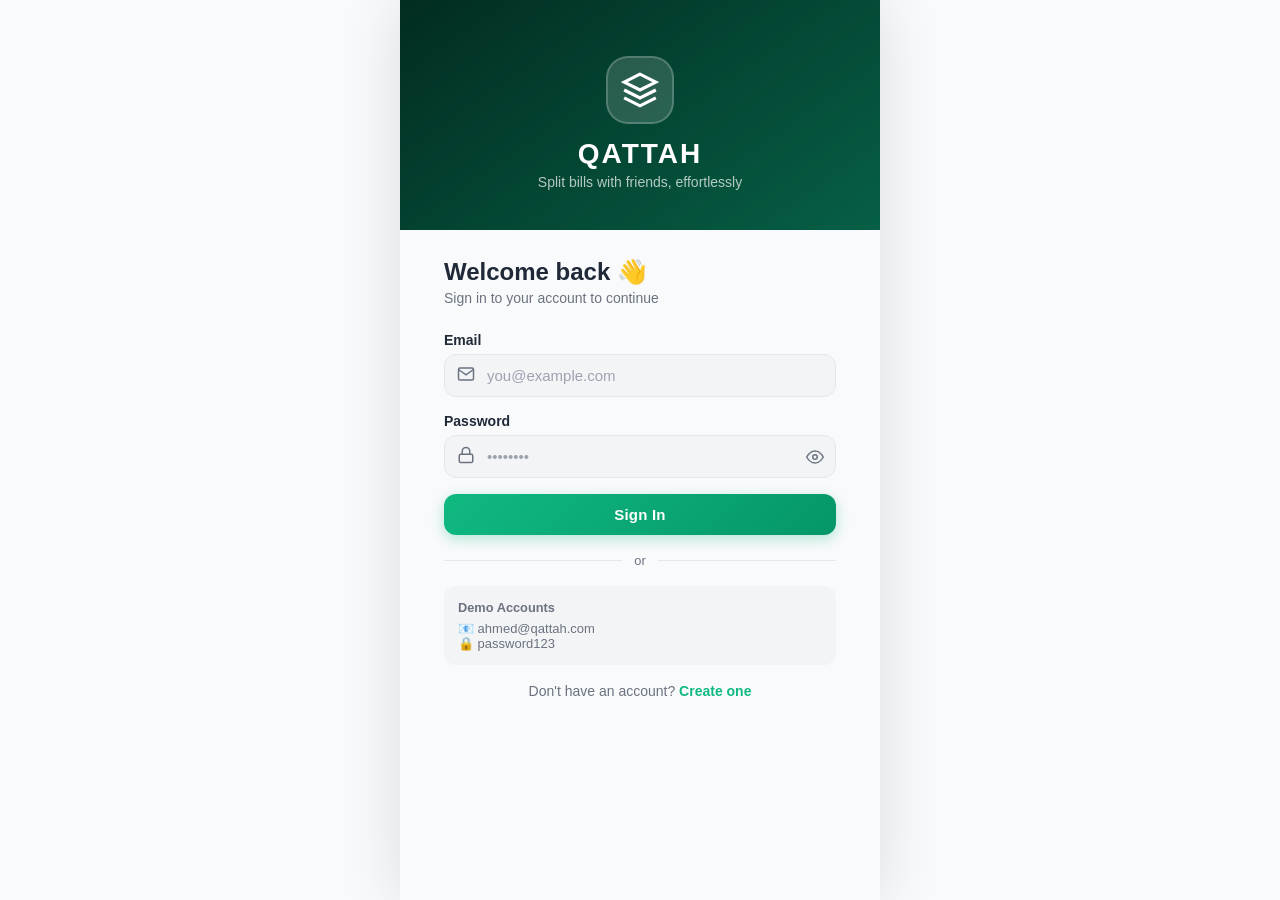
==== login.html @ df5b2666 "first commit" ====
<!DOCTYPE html>
<html lang="en">
<head>
  <meta charset="UTF-8">
  <meta name="viewport" content="width=device-width,initial-scale=1,viewport-fit=cover">
  <meta name="theme-color" content="#10B981">
  <title>Login — QATTAH</title>
  <link rel="stylesheet" href="assets/css/style.css">
  <style>
    body { display:flex; justify-content:center; }
    .auth-page { width:100%; max-width:480px; }
  </style>
</head>
<body>
  <div class="auth-page" id="auth-page">

    <!-- Top brand section -->
    <div class="auth-top">
      <div class="auth-logo-wrap">
        <svg viewBox="0 0 24 24" fill="none" stroke="white" stroke-width="2">
          <path d="M12 2L2 7l10 5 10-5-10-5z"/>
          <path d="M2 17l10 5 10-5"/>
          <path d="M2 12l10 5 10-5"/>
        </svg>
      </div>
      <div class="auth-app-name">QATTAH</div>
      <div class="auth-app-tag">Split bills with friends, effortlessly</div>
    </div>

    <!-- Form -->
    <div class="auth-form-wrap">
      <h2 class="auth-form-title">Welcome back 👋</h2>
      <p class="auth-form-sub">Sign in to your account to continue</p>

      <form id="login-form" novalidate>
        <div class="form-group">
          <label class="form-label" for="email">Email</label>
          <div class="input-wrap">
            <div class="input-icon">
              <svg viewBox="0 0 24 24" fill="none" stroke="currentColor" stroke-width="2">
                <path d="M4 4h16c1.1 0 2 .9 2 2v12c0 1.1-.9 2-2 2H4c-1.1 0-2-.9-2-2V6c0-1.1.9-2 2-2z"/>
                <polyline points="22,6 12,13 2,6"/>
              </svg>
            </div>
            <input class="form-control" id="email" type="email" name="email"
              autocomplete="email" placeholder="you@example.com" required>
          </div>
          <div class="form-error hidden" id="email-error"></div>
        </div>

        <div class="form-group">
          <label class="form-label" for="password">Password</label>
          <div class="input-wrap">
            <div class="input-icon">
              <svg viewBox="0 0 24 24" fill="none" stroke="currentColor" stroke-width="2">
                <rect x="3" y="11" width="18" height="11" rx="2"/>
                <path d="M7 11V7a5 5 0 0 1 10 0v4"/>
              </svg>
            </div>
            <input class="form-control" id="password" type="password" name="password"
              autocomplete="current-password" placeholder="••••••••" required>
            <button type="button" class="input-eye" id="toggle-pw">
              <svg id="eye-icon" viewBox="0 0 24 24" fill="none" stroke="currentColor" stroke-width="2">
                <path d="M1 12s4-8 11-8 11 8 11 8-4 8-11 8-11-8-11-8z"/>
                <circle cx="12" cy="12" r="3"/>
              </svg>
            </button>
          </div>
          <div class="form-error hidden" id="pw-error"></div>
        </div>

        <div class="form-error hidden" id="form-error" style="margin-bottom:12px"></div>

        <button type="submit" class="btn btn-primary btn-block" id="submit-btn">
          <span class="btn-text">Sign In</span>
        </button>
      </form>

      <div class="auth-divider">or</div>

      <!-- Demo credentials hint -->
      <div style="background:var(--bg-input);border-radius:var(--radius);padding:14px;margin-bottom:16px">
        <div style="font-size:.8rem;font-weight:700;color:var(--text-muted);margin-bottom:6px">Demo Accounts</div>
        <div style="font-size:.8125rem;color:var(--text-muted)">
          <div>📧 ahmed@qattah.com</div>
          <div>🔒 password123</div>
        </div>
      </div>

      <p class="auth-switch">
        Don't have an account? <a href="register.html">Create one</a>
      </p>
    </div>

  </div>

  <div id="toast-area" class="toast-area"></div>

  <script>
    // Apply saved theme
    const theme = localStorage.getItem('theme') || 'light';
    document.documentElement.setAttribute('data-theme', theme);

    // Toggle password visibility
    document.getElementById('toggle-pw').addEventListener('click', function() {
      const pw = document.getElementById('password');
      const icon = document.getElementById('eye-icon');
      if (pw.type === 'password') {
        pw.type = 'text';
        icon.innerHTML = '<path d="M17.94 17.94A10.07 10.07 0 0 1 12 20c-7 0-11-8-11-8a18.45 18.45 0 0 1 5.06-5.94M9.9 4.24A9.12 9.12 0 0 1 12 4c7 0 11 8 11 8a18.5 18.5 0 0 1-2.16 3.19m-6.72-1.07a3 3 0 1 1-4.24-4.24"/><line x1="1" y1="1" x2="23" y2="23"/>';
      } else {
        pw.type = 'password';
        icon.innerHTML = '<path d="M1 12s4-8 11-8 11 8 11 8-4 8-11 8-11-8-11-8z"/><circle cx="12" cy="12" r="3"/>';
      }
    });

    // Returns a safe same-origin redirect target from ?redirect=, or null.
    function safeRedirect() {
      const raw = new URLSearchParams(location.search).get('redirect');
      if (!raw) return null;
      try {
        const url = new URL(raw, location.href);
        return url.origin === location.origin ? url.href : null;
      } catch (_) { return null; }
    }

    // Toast helper
    function showToast(msg, type='error') {
      const area = document.getElementById('toast-area');
      const el   = document.createElement('div');
      el.className = `toast ${type}`;
      el.textContent = msg;
      area.appendChild(el);
      setTimeout(() => { el.classList.add('hiding'); setTimeout(()=>el.remove(),350); }, 3500);
    }

    // Form submit
    document.getElementById('login-form').addEventListener('submit', async function(e) {
      e.preventDefault();
      const btn   = document.getElementById('submit-btn');
      const email = document.getElementById('email').value.trim();
      const pw    = document.getElementById('password').value;

      if (!email) { showToast('Email is required'); return; }
      if (!pw)    { showToast('Password is required'); return; }

      btn.classList.add('loading');
      btn.disabled = true;

      try {
        const res  = await fetch('api/auth/login.php', {
          method:'POST',
          credentials:'include',
          headers:{'Content-Type':'application/json'},
          body: JSON.stringify({ email, password: pw })
        });
        const data = await res.json();
        if (!data.success) { showToast(data.message || 'Login failed'); return; }
        window.location.href = safeRedirect() || 'index.html';
      } catch(_) {
        showToast('Network error — is the server running?');
      } finally {
        btn.classList.remove('loading');
        btn.disabled = false;
      }
    });
  </script>
</body>
</html>
---- assets/css/style.css ----
/* ============================================================
   QATTAH — Main Stylesheet · v1.0
   Mobile-first · Dark/Light · RTL-ready
   ============================================================ */

/* ── CSS Custom Properties ─────────────────────────────────── */
:root {
  --primary:        #10B981;
  --primary-dark:   #059669;
  --primary-light:  #D1FAE5;
  --secondary:      #1F2937;
  --accent:         #F59E0B;
  --accent-dark:    #D97706;

  --success:  #10B981;
  --warning:  #F59E0B;
  --danger:   #EF4444;
  --info:     #3B82F6;

  --white:      #FFFFFF;
  --gray-50:    #F9FAFB;
  --gray-100:   #F3F4F6;
  --gray-200:   #E5E7EB;
  --gray-300:   #D1D5DB;
  --gray-400:   #9CA3AF;
  --gray-500:   #6B7280;
  --gray-600:   #4B5563;
  --gray-700:   #374151;
  --gray-800:   #1F2937;
  --gray-900:   #111827;

  --bg:         #F9FAFB;
  --bg-card:    #FFFFFF;
  --bg-input:   #F3F4F6;
  --text:       #1F2937;
  --text-muted: #6B7280;
  --text-light: #9CA3AF;
  --border:     #E5E7EB;
  --divider:    #F3F4F6;
  --shadow:     rgba(0,0,0,.07);
  --shadow-md:  rgba(0,0,0,.12);
  --shadow-lg:  rgba(0,0,0,.18);

  --nav-bg:        #FFFFFF;
  --nav-height:    64px;
  --header-height: 60px;

  --radius-sm:  6px;
  --radius:     12px;
  --radius-lg:  18px;
  --radius-xl:  26px;
  --radius-full:9999px;

  --ease:       0.2s ease;
  --ease-slow:  0.35s cubic-bezier(.4,0,.2,1);
}

/* ── Dark theme ─────────────────────────────────────────────── */
[data-theme="dark"] {
  --bg:         #0F172A;
  --bg-card:    #1E293B;
  --bg-input:   #334155;
  --text:       #F1F5F9;
  --text-muted: #94A3B8;
  --text-light: #64748B;
  --border:     #334155;
  --divider:    #1E293B;
  --shadow:     rgba(0,0,0,.35);
  --shadow-md:  rgba(0,0,0,.45);
  --shadow-lg:  rgba(0,0,0,.55);
  --nav-bg:     #1E293B;
  --primary-light: rgba(16,185,129,.15);
}

/* ── Reset ──────────────────────────────────────────────────── */
*,*::before,*::after{box-sizing:border-box;margin:0;padding:0}
html{font-size:16px;-webkit-tap-highlight-color:transparent;scroll-behavior:smooth}
body{
  font-family:-apple-system,BlinkMacSystemFont,'Segoe UI',Roboto,'Helvetica Neue',Arial,sans-serif;
  background:var(--bg);color:var(--text);min-height:100vh;overflow-x:hidden;
  transition:background var(--ease-slow),color var(--ease-slow);
}
[lang="ar"],[dir="rtl"],.rtl{
  font-family:'Segoe UI','Arabic Typesetting',Tahoma,Arial,sans-serif;
  direction:rtl;text-align:right;
}
::-webkit-scrollbar{width:4px;height:4px}
::-webkit-scrollbar-thumb{background:var(--gray-300);border-radius:2px}
a{color:var(--primary);text-decoration:none}
img{max-width:100%;display:block}
button,input,select,textarea{font-family:inherit}

/* ── App shell ──────────────────────────────────────────────── */
#app{
  max-width:480px;margin:0 auto;min-height:100vh;
  position:relative;background:var(--bg);
}
.page-content{
  padding-bottom:calc(var(--nav-height) + 20px);
  min-height:calc(100vh - var(--header-height));
}

/* ── Header ─────────────────────────────────────────────────── */
.app-header{
  position:sticky;top:0;z-index:100;
  background:var(--bg-card);border-bottom:1px solid var(--border);
  height:var(--header-height);
  display:flex;align-items:center;justify-content:space-between;
  padding:0 14px;
  box-shadow:0 1px 4px var(--shadow);
  transition:background var(--ease-slow),border-color var(--ease-slow);
}
.header-logo{
  display:flex;align-items:center;gap:8px;
  font-size:1.375rem;font-weight:900;color:var(--primary);letter-spacing:1px;
  cursor:pointer;
}
.header-logo-icon{
  width:34px;height:34px;background:linear-gradient(135deg,var(--primary),var(--primary-dark));
  border-radius:10px;display:flex;align-items:center;justify-content:center;
}
.header-logo-icon svg{width:20px;height:20px;color:#fff}
.header-actions{display:flex;align-items:center;gap:2px}

.icon-btn{
  width:40px;height:40px;border-radius:var(--radius-full);
  border:none;background:transparent;cursor:pointer;
  display:flex;align-items:center;justify-content:center;
  color:var(--text);position:relative;
  transition:background var(--ease);
}
.icon-btn:hover{background:var(--bg-input)}
.icon-btn:active{background:var(--border)}
.icon-btn svg{width:22px;height:22px}

.badge{
  position:absolute;top:4px;right:4px;
  min-width:18px;height:18px;
  background:var(--danger);color:#fff;
  border-radius:var(--radius-full);
  font-size:.65rem;font-weight:700;
  display:flex;align-items:center;justify-content:center;
  padding:0 4px;border:2px solid var(--bg-card);
}
.badge[data-count="0"],.badge.hidden{display:none!important}

/* ── Page title bar ─────────────────────────────────────────── */
.page-title-bar{
  padding:18px 16px 10px;
  display:flex;align-items:center;justify-content:space-between;
}
.page-title-bar h2{font-size:1.375rem;font-weight:800}
.page-title-bar p{font-size:.8125rem;color:var(--text-muted);margin-top:2px}

/* ── Bottom Navigation ──────────────────────────────────────── */
.bottom-nav{
  position:fixed;bottom:0;left:50%;transform:translateX(-50%);
  width:100%;max-width:480px;
  height:var(--nav-height);
  background:var(--nav-bg);border-top:1px solid var(--border);
  display:flex;align-items:center;justify-content:space-around;
  z-index:100;box-shadow:0 -2px 16px var(--shadow);
  padding:0 8px;padding-bottom:env(safe-area-inset-bottom);
  transition:background var(--ease-slow);
}
@supports(padding:max(0px)){
  .bottom-nav{height:calc(var(--nav-height) + env(safe-area-inset-bottom,0px));padding-bottom:env(safe-area-inset-bottom,0px)}
  .page-content{padding-bottom:calc(var(--nav-height) + env(safe-area-inset-bottom,0px) + 20px)}
}

.nav-item{
  flex:1;display:flex;flex-direction:column;align-items:center;justify-content:center;
  gap:3px;height:100%;border:none;background:transparent;cursor:pointer;
  color:var(--text-light);font-size:.6rem;font-weight:600;
  text-transform:uppercase;letter-spacing:.5px;
  transition:color var(--ease);position:relative;padding:0;
}
.nav-item svg{width:22px;height:22px;transition:transform var(--ease)}
.nav-item.active{color:var(--primary)}
.nav-item.active svg{transform:scale(1.1)}
.nav-item:active svg{transform:scale(.9)}
.nav-item.active::after{
  content:'';position:absolute;top:5px;width:4px;height:4px;
  background:var(--primary);border-radius:50%;
}

/* FAB in nav */
.nav-fab-wrap{flex:1;display:flex;align-items:center;justify-content:center;height:100%}
.nav-fab-btn{
  width:54px;height:54px;
  background:linear-gradient(135deg,var(--primary),var(--primary-dark));
  border-radius:var(--radius-full);border:none;cursor:pointer;
  display:flex;align-items:center;justify-content:center;
  box-shadow:0 4px 16px rgba(16,185,129,.45);
  transition:transform var(--ease),box-shadow var(--ease);
}
.nav-fab-btn:hover{box-shadow:0 6px 22px rgba(16,185,129,.55)}
.nav-fab-btn:active{transform:scale(.9)}
.nav-fab-btn svg{width:26px;height:26px;color:#fff}

/* ── Cards ───────────────────────────────────────────────────── */
.card{
  background:var(--bg-card);border-radius:var(--radius);
  box-shadow:0 2px 8px var(--shadow);overflow:hidden;
}
.card-p{padding:16px}
.card-interactive{
  transition:transform var(--ease),box-shadow var(--ease);cursor:pointer;
}
.card-interactive:active{transform:scale(.98);box-shadow:0 1px 4px var(--shadow)}

/* ── Section header ─────────────────────────────────────────── */
.section-header{
  display:flex;align-items:center;justify-content:space-between;
  padding:16px 16px 8px;
}
.section-title{font-size:1rem;font-weight:700;color:var(--text)}
.section-link{
  font-size:.8125rem;color:var(--primary);font-weight:600;
  background:none;border:none;cursor:pointer;padding:0;
}

/* ── Dashboard: hero balance card ──────────────────────────── */
.hero-card{
  margin:14px 16px;padding:22px;
  background:linear-gradient(135deg,#064E3B,var(--primary),#047857);
  border-radius:var(--radius-lg);color:#fff;
  position:relative;overflow:hidden;
}
.hero-card::before,.hero-card::after{
  content:'';position:absolute;border-radius:50%;pointer-events:none;
}
.hero-card::before{width:130px;height:130px;background:rgba(255,255,255,.08);top:-30px;right:-30px}
.hero-card::after {width: 80px;height: 80px;background:rgba(255,255,255,.05);bottom:-20px;left:30px}
.hero-label{font-size:.75rem;letter-spacing:.8px;text-transform:uppercase;opacity:.8;margin-bottom:4px}
.hero-amount{font-size:2.25rem;font-weight:900;letter-spacing:-1px;margin-bottom:4px}
.hero-sub{font-size:.8rem;opacity:.7}
.hero-row{display:flex;gap:16px;margin-top:18px}
.hero-stat{flex:1;background:rgba(255,255,255,.12);border-radius:10px;padding:10px 12px}
.hero-stat-label{font-size:.7rem;opacity:.75;letter-spacing:.4px;text-transform:uppercase}
.hero-stat-val{font-size:1.125rem;font-weight:800;margin-top:2px}

/* ── Balance chips ──────────────────────────────────────────── */
.balance-row{display:grid;grid-template-columns:1fr 1fr;gap:10px;padding:0 16px 14px}
.balance-chip{
  padding:14px;border-radius:var(--radius);
}
.balance-chip.green{background:linear-gradient(135deg,#D1FAE5,#A7F3D0)}
.balance-chip.amber{background:linear-gradient(135deg,#FEF3C7,#FDE68A)}
[data-theme="dark"] .balance-chip.green{background:linear-gradient(135deg,rgba(16,185,129,.2),rgba(16,185,129,.1))}
[data-theme="dark"] .balance-chip.amber{background:linear-gradient(135deg,rgba(245,158,11,.2),rgba(245,158,11,.1))}
.balance-chip-label{font-size:.7rem;font-weight:600;color:var(--text-muted);text-transform:uppercase;letter-spacing:.5px;margin-bottom:6px}
.balance-chip-amount{font-size:1.4rem;font-weight:900;letter-spacing:-.5px}
.balance-chip.green .balance-chip-amount{color:#059669}
.balance-chip.amber .balance-chip-amount{color:#D97706}

/* ── Quick stats ─────────────────────────────────────────────── */
.quick-stats{display:grid;grid-template-columns:repeat(3,1fr);gap:10px;padding:0 16px 14px}
.stat-card{
  background:var(--bg-card);border-radius:var(--radius);padding:14px 10px;
  text-align:center;box-shadow:0 1px 4px var(--shadow);
}
.stat-val{font-size:1.375rem;font-weight:900;color:var(--text)}
.stat-lbl{font-size:.65rem;color:var(--text-muted);margin-top:3px;text-transform:uppercase;letter-spacing:.4px}

/* ── Bill list items ─────────────────────────────────────────── */
.bills-list{display:flex;flex-direction:column;gap:8px;padding:0 16px 10px}
.bill-item{
  background:var(--bg-card);border-radius:var(--radius);
  padding:13px 14px;display:flex;align-items:center;gap:12px;
  box-shadow:0 1px 4px var(--shadow);cursor:pointer;
  transition:transform var(--ease),box-shadow var(--ease);
}
.bill-item:active{transform:scale(.98)}
.bill-cat-icon{
  width:44px;height:44px;border-radius:var(--radius);
  display:flex;align-items:center;justify-content:center;
  font-size:1.25rem;flex-shrink:0;
}
.bill-info{flex:1;min-width:0}
.bill-title{font-size:.9375rem;font-weight:700;white-space:nowrap;overflow:hidden;text-overflow:ellipsis}
.bill-meta{font-size:.775rem;color:var(--text-muted);margin-top:2px}
.bill-right{text-align:right;flex-shrink:0}
.bill-amount{font-size:1rem;font-weight:800}
.bill-you{font-size:.75rem;margin-top:2px;font-weight:600}
.bill-you.owe    {color:var(--danger)}
.bill-you.lent   {color:var(--success)}
.bill-you.settled{color:var(--text-light)}

/* ── People balances row ────────────────────────────────────── */
.people-list{display:flex;flex-direction:column;gap:0;padding:0 16px}
.person-row{
  display:flex;align-items:center;gap:12px;
  padding:12px 0;border-bottom:1px solid var(--divider);
}
.person-row:last-child{border-bottom:none}
.person-avatar{
  width:40px;height:40px;border-radius:50%;flex-shrink:0;
  background:linear-gradient(135deg,var(--primary),var(--primary-dark));
  color:#fff;font-weight:700;font-size:.875rem;
  display:flex;align-items:center;justify-content:center;overflow:hidden;
}
.person-avatar img{width:100%;height:100%;object-fit:cover}
.person-name{font-size:.9375rem;font-weight:600;flex:1}
.person-amount{font-size:.9375rem;font-weight:800}
.person-amount.owe {color:var(--danger)}
.person-amount.lent{color:var(--success)}
.settle-btn{
  padding:6px 12px;background:var(--primary-light);color:var(--primary-dark);
  border:none;border-radius:var(--radius-full);font-size:.75rem;font-weight:700;
  cursor:pointer;transition:background var(--ease);
}
.settle-btn:hover{background:var(--primary);color:#fff}

/* ── Groups grid ─────────────────────────────────────────────── */
.groups-grid{display:grid;grid-template-columns:1fr 1fr;gap:12px;padding:0 16px 14px}
.group-card{
  background:var(--bg-card);border-radius:var(--radius);padding:16px;
  box-shadow:0 1px 4px var(--shadow);cursor:pointer;
  transition:transform var(--ease),box-shadow var(--ease);
}
.group-card:active{transform:scale(.97)}
.group-emoji{font-size:2rem;margin-bottom:8px;display:block}
.group-name{font-size:.9375rem;font-weight:700;color:var(--text);margin-bottom:4px;
  white-space:nowrap;overflow:hidden;text-overflow:ellipsis}
.group-meta{font-size:.75rem;color:var(--text-muted)}
.group-balance{margin-top:10px;font-size:.875rem;font-weight:700}
.group-balance.positive{color:var(--success)}
.group-balance.negative{color:var(--danger)}
.group-balance.neutral {color:var(--text-muted)}
.group-card-add{
  background:transparent;border:2px dashed var(--border);
  display:flex;flex-direction:column;align-items:center;justify-content:center;
  gap:6px;color:var(--primary);min-height:120px;
}
.group-card-add svg{width:28px;height:28px}
.group-card-add span{font-size:.875rem;font-weight:600}

/* ── Profile hero ────────────────────────────────────────────── */
.profile-hero{
  background:linear-gradient(135deg,#064E3B,var(--primary));
  padding:36px 20px 28px;display:flex;flex-direction:column;align-items:center;gap:10px;
}
.profile-avatar-wrap{position:relative}
.profile-avatar{
  width:82px;height:82px;border-radius:50%;
  border:3px solid rgba(255,255,255,.4);
  background:rgba(255,255,255,.2);color:#fff;
  font-size:1.75rem;font-weight:800;
  display:flex;align-items:center;justify-content:center;overflow:hidden;
}
.profile-avatar img{width:100%;height:100%;object-fit:cover}
.avatar-edit-btn{
  position:absolute;bottom:0;right:0;
  width:26px;height:26px;background:var(--accent);border-radius:50%;border:2px solid #fff;
  display:flex;align-items:center;justify-content:center;cursor:pointer;
}
.avatar-edit-btn svg{width:12px;height:12px;color:#fff}
.profile-name{font-size:1.25rem;font-weight:800;color:#fff}
.profile-email{font-size:.875rem;color:rgba(255,255,255,.75)}

.settings-list{padding:0 16px}
.settings-section-lbl{
  font-size:.7rem;font-weight:700;color:var(--text-muted);
  text-transform:uppercase;letter-spacing:.9px;padding:20px 0 8px;
}
.settings-item{
  display:flex;align-items:center;justify-content:space-between;
  padding:13px 0;border-bottom:1px solid var(--divider);cursor:pointer;
}
.settings-item:last-child{border-bottom:none}
.settings-item-left{display:flex;align-items:center;gap:12px}
.settings-icon{
  width:36px;height:36px;border-radius:var(--radius-sm);
  display:flex;align-items:center;justify-content:center;
}
.settings-icon svg{width:18px;height:18px}
.settings-lbl{font-size:.9375rem;font-weight:500}
.settings-val{font-size:.8rem;color:var(--text-muted)}
.settings-chevron svg{width:16px;height:16px;color:var(--text-light)}

/* Toggle switch */
.toggle{
  width:44px;height:24px;background:var(--gray-300);border-radius:12px;
  position:relative;cursor:pointer;border:none;
  transition:background var(--ease);flex-shrink:0;
}
.toggle.on{background:var(--primary)}
.toggle::after{
  content:'';position:absolute;top:2px;left:2px;
  width:20px;height:20px;background:#fff;border-radius:50%;
  transition:transform var(--ease);box-shadow:0 1px 3px rgba(0,0,0,.25);
}
.toggle.on::after{transform:translateX(20px)}

/* ── Analytics ───────────────────────────────────────────────── */
.analytics-wrap{padding:0 16px 16px}
.chart-card{
  background:var(--bg-card);border-radius:var(--radius);padding:18px;
  margin-bottom:14px;box-shadow:0 1px 4px var(--shadow);
}
.chart-card-title{font-size:.9375rem;font-weight:700;margin-bottom:14px;color:var(--text)}
canvas{max-width:100%}
.cat-bars{display:flex;flex-direction:column;gap:14px}
.cat-bar-name{display:flex;align-items:center;gap:6px;font-size:.8125rem;font-weight:600}
.cat-bar-row{display:flex;align-items:center;justify-content:space-between;margin-bottom:5px}
.cat-bar-amt{font-size:.8125rem;font-weight:700;color:var(--text)}
.bar-track{height:7px;background:var(--bg-input);border-radius:4px;overflow:hidden}
.bar-fill{height:100%;border-radius:4px;transition:width .9s cubic-bezier(.4,0,.2,1)}

/* ── Forms ───────────────────────────────────────────────────── */
.form-group{margin-bottom:16px}
.form-label{display:block;font-size:.875rem;font-weight:600;color:var(--text);margin-bottom:6px}
.form-label .req{color:var(--danger)}
.form-control{
  width:100%;padding:12px 14px;
  background:var(--bg-input);border:1.5px solid var(--border);
  border-radius:var(--radius);font-size:.9375rem;color:var(--text);
  transition:border-color var(--ease),box-shadow var(--ease);outline:none;
  -webkit-appearance:none;appearance:none;
}
.form-control:focus{
  border-color:var(--primary);background:var(--bg-card);
  box-shadow:0 0 0 3px rgba(16,185,129,.15);
}
.form-control::placeholder{color:var(--text-light)}
.form-control.is-error{border-color:var(--danger);box-shadow:0 0 0 3px rgba(239,68,68,.1)}
.form-error{font-size:.8rem;color:var(--danger);margin-top:5px}
.form-hint {font-size:.8rem;color:var(--text-muted);margin-top:4px}
select.form-control{
  background-image:url("data:image/svg+xml,%3Csvg xmlns='http://www.w3.org/2000/svg' width='16' height='16' viewBox='0 0 24 24' fill='none' stroke='%236B7280' stroke-width='2'%3E%3Cpath d='M6 9l6 6 6-6'/%3E%3C/svg%3E");
  background-repeat:no-repeat;background-position:right 12px center;padding-right:38px;cursor:pointer;
}
textarea.form-control{resize:vertical;min-height:80px}

/* Input with leading icon */
.input-wrap{position:relative}
.input-wrap .form-control{padding-left:42px}
.input-icon{position:absolute;left:13px;top:50%;transform:translateY(-50%);color:var(--text-muted);pointer-events:none}
.input-icon svg{width:18px;height:18px}
.input-eye{
  position:absolute;right:12px;top:50%;transform:translateY(-50%);
  background:none;border:none;cursor:pointer;color:var(--text-muted);display:flex;padding:0;
}
.input-eye svg{width:18px;height:18px}

/* ── Buttons ─────────────────────────────────────────────────── */
.btn{
  display:inline-flex;align-items:center;justify-content:center;gap:8px;
  padding:12px 20px;border-radius:var(--radius);font-size:.9375rem;font-weight:700;
  border:none;cursor:pointer;transition:all var(--ease);
  text-decoration:none;font-family:inherit;letter-spacing:.2px;
  -webkit-tap-highlight-color:transparent;
}
.btn:active{transform:scale(.97)}
.btn:disabled{opacity:.55;cursor:not-allowed;transform:none!important}
.btn svg{width:18px;height:18px}
.btn-block{width:100%}

.btn-primary{
  background:linear-gradient(135deg,var(--primary),var(--primary-dark));
  color:#fff;box-shadow:0 4px 14px rgba(16,185,129,.3);
}
.btn-primary:hover:not(:disabled){box-shadow:0 6px 22px rgba(16,185,129,.42)}

.btn-secondary{
  background:var(--bg-input);color:var(--text);
  border:1.5px solid var(--border);
}
.btn-secondary:hover:not(:disabled){background:var(--border)}

.btn-danger{background:var(--danger);color:#fff}
.btn-ghost{background:transparent;color:var(--primary)}
.btn-ghost:hover:not(:disabled){background:var(--primary-light)}
.btn-accent{background:var(--accent);color:#fff}

/* Loading spinner in btn */
.btn.loading .btn-text{display:none}
.btn.loading::after{
  content:'';width:17px;height:17px;
  border:2.5px solid rgba(255,255,255,.4);border-top-color:#fff;
  border-radius:50%;animation:spin .7s linear infinite;
}

/* ── Chips / Tags ─────────────────────────────────────────────── */
.chip{
  display:inline-flex;align-items:center;gap:4px;
  padding:4px 10px;border-radius:var(--radius-full);font-size:.75rem;font-weight:600;
}
.chip-green  {background:var(--primary-light);color:var(--primary-dark)}
.chip-amber  {background:#FEF3C7;color:#B45309}
.chip-red    {background:#FEE2E2;color:#B91C1C}
.chip-gray   {background:var(--bg-input);color:var(--text-muted)}
.chip-blue   {background:#DBEAFE;color:#1D4ED8}
[data-theme="dark"] .chip-gray{background:var(--gray-700);color:var(--gray-300)}

/* ── Modal (bottom sheet) ────────────────────────────────────── */
.modal-overlay{
  position:fixed;inset:0;background:rgba(0,0,0,.5);
  backdrop-filter:blur(4px);-webkit-backdrop-filter:blur(4px);
  z-index:200;display:flex;align-items:flex-end;justify-content:center;
  opacity:0;pointer-events:none;transition:opacity var(--ease-slow);
}
.modal-overlay.show{opacity:1;pointer-events:all}

.modal-sheet{
  background:var(--bg-card);
  border-radius:var(--radius-xl) var(--radius-xl) 0 0;
  width:100%;max-width:480px;max-height:92vh;overflow-y:auto;
  transform:translateY(100%);transition:transform var(--ease-slow);
  padding-bottom:env(safe-area-inset-bottom,0px);
}
.modal-overlay.show .modal-sheet{transform:translateY(0)}

.modal-handle{width:36px;height:4px;background:var(--gray-300);border-radius:2px;margin:12px auto 6px}
.modal-header{
  display:flex;align-items:center;justify-content:space-between;
  padding:14px 20px 12px;border-bottom:1px solid var(--border);
}
.modal-title{font-size:1.125rem;font-weight:800}
.modal-body{padding:18px 20px}
.modal-footer{
  padding:14px 20px;border-top:1px solid var(--border);
  display:flex;gap:10px;
}
.modal-footer .btn{flex:1}

/* ── Toasts ──────────────────────────────────────────────────── */
.toast-area{
  position:fixed;top:68px;left:0;right:0;z-index:300;
  display:flex;flex-direction:column;align-items:center;
  gap:8px;padding:0 16px;pointer-events:none;
}
.toast{
  background:var(--secondary);color:#fff;
  padding:12px 16px;border-radius:var(--radius);
  font-size:.875rem;font-weight:600;
  display:flex;align-items:center;gap:10px;
  box-shadow:0 4px 20px rgba(0,0,0,.22);
  max-width:380px;width:100%;pointer-events:all;
  animation:toastIn .3s ease forwards;
}
.toast.success{background:#059669}
.toast.error  {background:#DC2626}
.toast.warning{background:#D97706}
.toast.hiding {animation:toastOut .3s ease forwards}
@keyframes toastIn {from{opacity:0;transform:translateY(-10px) scale(.96)} to{opacity:1;transform:none}}
@keyframes toastOut{from{opacity:1;transform:none} to{opacity:0;transform:translateY(-10px) scale(.96)}}

/* ── Splash screen ───────────────────────────────────────────── */
.splash{
  position:fixed;inset:0;
  background:linear-gradient(145deg,#022C22,#065F46,#047857);
  display:flex;flex-direction:column;align-items:center;justify-content:center;
  z-index:999;transition:opacity .5s ease,transform .5s ease;
}
.splash.hide{opacity:0;transform:scale(1.06);pointer-events:none}
.splash-logo{display:flex;flex-direction:column;align-items:center;gap:14px;animation:popIn .8s cubic-bezier(.34,1.56,.64,1) forwards}
.splash-icon{
  width:96px;height:96px;background:rgba(255,255,255,.15);
  border-radius:28px;display:flex;align-items:center;justify-content:center;
  border:2px solid rgba(255,255,255,.2);backdrop-filter:blur(10px);
}
.splash-icon svg{width:56px;height:56px;color:#fff}
.splash-name{font-size:2.75rem;font-weight:900;color:#fff;letter-spacing:3px}
.splash-tag{font-size:.9375rem;color:rgba(255,255,255,.7);letter-spacing:1px;margin-top:-6px}
.splash-dots{position:absolute;bottom:80px;display:flex;gap:8px}
.splash-dot{
  width:8px;height:8px;background:rgba(255,255,255,.45);border-radius:50%;
  animation:dotPulse 1.4s ease infinite;
}
.splash-dot:nth-child(2){animation-delay:.2s}
.splash-dot:nth-child(3){animation-delay:.4s}
@keyframes popIn  {from{opacity:0;transform:scale(.7) translateY(20px)} to{opacity:1;transform:none}}
@keyframes dotPulse{0%,100%{opacity:.3;transform:scale(.8)} 50%{opacity:1;transform:scale(1.1)}}

/* ── Auth pages ─────────────────────────────────────────────── */
.auth-page{min-height:100vh;background:var(--bg);display:flex;flex-direction:column}
.auth-top{
  background:linear-gradient(145deg,#022C22,#065F46);
  padding:56px 24px 40px;display:flex;flex-direction:column;align-items:center;text-align:center;
}
.auth-logo-wrap{
  width:68px;height:68px;background:rgba(255,255,255,.15);border-radius:22px;
  display:flex;align-items:center;justify-content:center;margin-bottom:14px;
  border:2px solid rgba(255,255,255,.2);
}
.auth-logo-wrap svg{width:38px;height:38px;color:#fff}
.auth-app-name{font-size:1.75rem;font-weight:900;color:#fff;letter-spacing:2px}
.auth-app-tag{font-size:.875rem;color:rgba(255,255,255,.7);margin-top:4px}

.auth-form-wrap{flex:1;padding:28px 24px 32px;max-width:440px;margin:0 auto;width:100%}
.auth-form-title{font-size:1.5rem;font-weight:800;margin-bottom:4px}
.auth-form-sub{font-size:.875rem;color:var(--text-muted);margin-bottom:26px}
.auth-switch{text-align:center;margin-top:18px;font-size:.875rem;color:var(--text-muted)}
.auth-switch a{color:var(--primary);font-weight:700}
.auth-divider{display:flex;align-items:center;gap:12px;margin:18px 0;color:var(--text-muted);font-size:.8rem}
.auth-divider::before,.auth-divider::after{content:'';flex:1;height:1px;background:var(--border)}

/* ── Participants ─────────────────────────────────────────────── */
.participants-search{margin-bottom:10px}
.participants-selected{display:flex;flex-wrap:wrap;gap:6px;margin-bottom:10px;min-height:10px}
.participant-tag{
  display:flex;align-items:center;gap:6px;
  padding:5px 10px 5px 8px;background:var(--primary-light);
  border-radius:var(--radius-full);font-size:.8125rem;font-weight:600;color:var(--primary-dark);
}
.participant-tag button{background:none;border:none;cursor:pointer;color:var(--primary-dark);
  display:flex;padding:0;margin-left:2px}
.participant-tag button svg{width:14px;height:14px}

.participant-result-list{display:flex;flex-direction:column;gap:6px}
.participant-result{
  display:flex;align-items:center;gap:10px;padding:10px;
  background:var(--bg-input);border-radius:var(--radius);cursor:pointer;
  transition:background var(--ease);
}
.participant-result:hover{background:var(--primary-light)}
.participant-result.selected{background:var(--primary-light);border:1.5px solid var(--primary)}

.split-rows{display:flex;flex-direction:column;gap:8px;margin-top:10px}
.split-row{
  display:flex;align-items:center;gap:10px;
  padding:10px 12px;background:var(--bg-input);border-radius:var(--radius);
}
.split-row-name{flex:1;font-size:.875rem;font-weight:600}
.split-amount-input{
  width:90px;padding:7px 10px;border-radius:var(--radius-sm);
  border:1.5px solid var(--border);background:var(--bg-card);
  font-size:.875rem;color:var(--text);text-align:right;outline:none;font-family:inherit;
}
.split-amount-input:focus{border-color:var(--primary)}

/* ── Receipt uploader ────────────────────────────────────────── */
.receipt-drop{
  border:2px dashed var(--border);border-radius:var(--radius);
  padding:24px;text-align:center;cursor:pointer;
  transition:border-color var(--ease),background var(--ease);
}
.receipt-drop:hover,.receipt-drop.over{border-color:var(--primary);background:var(--primary-light)}
.receipt-drop.has-file{padding:8px;border-style:solid;border-color:var(--primary)}
.receipt-preview{width:100%;max-height:180px;object-fit:cover;border-radius:var(--radius-sm)}
.receipt-drop-icon{font-size:2.25rem;margin-bottom:8px}
.receipt-drop-text{font-size:.875rem;color:var(--text-muted)}

/* ── Notification panel ──────────────────────────────────────── */
.notif-panel{
  position:fixed;top:var(--header-height);left:0;right:0;z-index:150;
  max-width:480px;margin:0 auto;
  background:var(--bg-card);border-bottom:1px solid var(--border);
  box-shadow:0 4px 20px var(--shadow-md);
  max-height:72vh;overflow-y:auto;
  transform:translateY(-8px);opacity:0;pointer-events:none;
  transition:transform var(--ease-slow),opacity var(--ease-slow);
}
.notif-panel.show{transform:translateY(0);opacity:1;pointer-events:all}
.notif-panel-hdr{
  display:flex;align-items:center;justify-content:space-between;
  padding:14px 16px;border-bottom:1px solid var(--border);
  position:sticky;top:0;background:var(--bg-card);
}
.notif-item{
  display:flex;gap:10px;padding:13px 16px;
  border-bottom:1px solid var(--divider);cursor:pointer;
  transition:background var(--ease);
}
.notif-item:hover{background:var(--bg-input)}
.notif-item.unread{background:rgba(16,185,129,.05)}
.notif-dot{
  width:8px;height:8px;border-radius:50%;background:var(--primary);
  margin-top:5px;flex-shrink:0;
}
.notif-item.read .notif-dot{opacity:0}
.notif-content{flex:1}
.notif-title{font-size:.875rem;font-weight:700;margin-bottom:2px}
.notif-msg{font-size:.8rem;color:var(--text-muted);line-height:1.4}
.notif-time{font-size:.7rem;color:var(--text-light);margin-top:3px}

/* ── Empty state ─────────────────────────────────────────────── */
.empty-state{
  display:flex;flex-direction:column;align-items:center;
  justify-content:center;padding:52px 24px;text-align:center;
}
.empty-emoji{font-size:3.5rem;margin-bottom:14px}
.empty-state h3{font-size:1.125rem;font-weight:800;margin-bottom:6px}
.empty-state p{font-size:.875rem;color:var(--text-muted);max-width:240px;line-height:1.6}

/* ── Search ──────────────────────────────────────────────────── */
.search-wrap{padding:10px 16px;position:relative}
.search-input{
  width:100%;padding:11px 14px 11px 42px;
  background:var(--bg-card);border:1.5px solid var(--border);
  border-radius:var(--radius-full);font-size:.9375rem;color:var(--text);
  outline:none;transition:border-color var(--ease);font-family:inherit;
}
.search-input:focus{border-color:var(--primary)}
.search-icon{position:absolute;left:28px;top:50%;transform:translateY(-50%);color:var(--text-muted);pointer-events:none}
.search-icon svg{width:18px;height:18px}

/* ── Filter chips ────────────────────────────────────────────── */
.filter-row{
  display:flex;gap:8px;padding:2px 16px 12px;
  overflow-x:auto;scrollbar-width:none;
}
.filter-row::-webkit-scrollbar{display:none}
.filter-chip{
  flex-shrink:0;padding:6px 14px;border-radius:var(--radius-full);
  font-size:.8rem;font-weight:600;background:var(--bg-card);
  border:1.5px solid var(--border);color:var(--text-muted);cursor:pointer;
  transition:all var(--ease);white-space:nowrap;
}
.filter-chip.active{background:var(--primary);border-color:var(--primary);color:#fff}

/* ── Skeleton loading ────────────────────────────────────────── */
.skeleton{
  background:linear-gradient(90deg,var(--bg-input) 25%,var(--border) 50%,var(--bg-input) 75%);
  background-size:200% 100%;animation:shimmer 1.5s infinite;border-radius:var(--radius);
}
@keyframes shimmer{0%{background-position:200% 0} 100%{background-position:-200% 0}}
.skeleton-line{height:14px;margin-bottom:8px}
.skeleton-short{width:55%}

/* ── Spinner ─────────────────────────────────────────────────── */
.spinner{
  width:38px;height:38px;border:3px solid var(--border);
  border-top-color:var(--primary);border-radius:50%;
  animation:spin .8s linear infinite;margin:0 auto;
}
@keyframes spin{to{transform:rotate(360deg)}}
.loading-center{display:flex;align-items:center;justify-content:center;min-height:200px}

/* ── Animations ──────────────────────────────────────────────── */
.fade-in{animation:fadeIn .3s ease both}
@keyframes fadeIn{from{opacity:0;transform:translateY(8px)} to{opacity:1;transform:none}}
.stagger>*{animation:fadeIn .3s ease both}
.stagger>*:nth-child(1){animation-delay:.05s}
.stagger>*:nth-child(2){animation-delay:.10s}
.stagger>*:nth-child(3){animation-delay:.15s}
.stagger>*:nth-child(4){animation-delay:.20s}
.stagger>*:nth-child(5){animation-delay:.25s}
.stagger>*:nth-child(6){animation-delay:.30s}

/* ── Utilities ───────────────────────────────────────────────── */
.hidden{display:none!important}
.text-center{text-align:center}
.text-muted{color:var(--text-muted)}
.text-success{color:var(--success)}
.text-danger{color:var(--danger)}
.text-primary{color:var(--primary)}
.font-bold{font-weight:700}
.w-full{width:100%}
.mt-2{margin-top:8px}.mt-4{margin-top:16px}
.mb-2{margin-bottom:8px}.mb-4{margin-bottom:16px}
.p-4{padding:16px}
.px-4{padding-left:16px;padding-right:16px}
.flex{display:flex}.items-center{align-items:center}
.justify-between{justify-content:space-between}
.gap-2{gap:8px}.gap-3{gap:12px}

/* ── Tablet framing (centered phone column) ──────────────────── */
@media(min-width:520px) and (max-width:899px){
  body{background:var(--gray-100);display:flex;justify-content:center}
  [data-theme="dark"] body{background:#060d18}
  #app,.auth-page{box-shadow:0 0 60px rgba(0,0,0,.12)}
}
@media(min-width:520px){
  .auth-page{box-shadow:0 0 60px rgba(0,0,0,.12)}
}

/* ── Desktop layout (≥900px): fixed sidebar + full-width content ─
   Explicit physical positioning with [dir="rtl"] overrides (mixing
   logical + physical props caused the content to slide under the bar). */
@media(min-width:900px){
  :root{ --sidebar-w:248px; }

  body{background:var(--bg);display:block}
  [data-theme="dark"] body{background:var(--bg)}

  /* Bottom nav → vertical sidebar, on the LEFT (LTR) */
  .bottom-nav{
    position:fixed;top:0;bottom:0;left:0;right:auto;transform:none;
    width:var(--sidebar-w);max-width:var(--sidebar-w);height:100vh;
    flex-direction:column;justify-content:flex-start;align-items:stretch;
    gap:6px;padding:78px 14px 20px;
    border-top:none;border-right:1px solid var(--border);border-left:none;
    box-shadow:none;
  }
  /* …and on the RIGHT in Arabic / RTL */
  html[dir="rtl"] .bottom-nav{
    left:auto;right:0;border-right:none;border-left:1px solid var(--border);
  }

  .nav-item{
    flex:0 0 auto;flex-direction:row;justify-content:flex-start;gap:14px;
    height:auto;padding:13px 18px;border-radius:var(--radius);
    font-size:.92rem;font-weight:700;text-transform:none;letter-spacing:normal;
    color:var(--text-muted);
  }
  .nav-item svg{width:22px;height:22px;flex:0 0 auto}
  .nav-item:hover{background:var(--bg-input);color:var(--text)}
  .nav-item.active{background:var(--primary-light);color:var(--primary)}
  .nav-item.active::after{display:none}

  /* FAB → full-width "add" pill, pinned to the top of the sidebar */
  .nav-fab-wrap{order:-1;flex:0 0 auto;height:auto;justify-content:stretch;margin:0 0 12px}
  .nav-fab-btn{width:100%;height:48px;border-radius:var(--radius)}

  /* Content shifts beside the sidebar (margin on the sidebar's side) */
  #app{
    max-width:none;width:auto;min-height:100vh;
    margin:0 0 0 var(--sidebar-w);
    background:var(--bg);box-shadow:none;
  }
  html[dir="rtl"] #app{ margin:0 var(--sidebar-w) 0 0; }

  .app-header{padding:0 32px}

  /* Constrain the shell main so content is centred and readable */
  #page-content{
    padding:0 24px 40px;
    max-width:1180px;margin-left:auto;margin-right:auto;width:100%;
  }
}

/* ── Scrollbar in modal ──────────────────────────────────────── */
.modal-sheet::-webkit-scrollbar{width:3px}
.modal-sheet::-webkit-scrollbar-thumb{background:var(--border)}

/* ── AI auto-read badge (scan screen) ────────────────────────── */
.rc-ai{
  display:flex;align-items:center;gap:8px;font-size:.8rem;font-weight:600;
  padding:9px 12px;border-radius:var(--radius-sm);line-height:1.4;
}
.rc-ai:empty{display:none}
.rc-ai.on { background:rgba(16,185,129,.12); color:var(--primary); }
.rc-ai.off{ background:var(--bg-input); color:var(--text-muted); }
.rc-ai code{ background:rgba(0,0,0,.08); padding:1px 5px; border-radius:4px; font-size:.74rem; }
.rc-ai-dot{ width:8px;height:8px;border-radius:50%;flex-shrink:0;background:currentColor; }
.rc-ai.on .rc-ai-dot{ animation:dotPulse 1.6s ease-in-out infinite; }

/* ── Admin settings rows ─────────────────────────────────────── */
.set-row{display:flex;align-items:center;justify-content:space-between;padding:6px 0}
#admin-body code{background:var(--bg-input);padding:1px 6px;border-radius:4px;font-size:.8rem}

/* ════════════════════════════════════════════════════════════════
   RECEIPT FLOW  (scan → confirm → QR share → order → pay)
═════════════════════════════════════════════════════════════════ */

/* ── Quantity stepper (shared by confirm popup + order screen) ── */
.qstep{display:flex;align-items:center;gap:10px;flex-shrink:0}
.qstep-btn{
  width:32px;height:32px;border-radius:var(--radius-full);
  border:1.5px solid var(--border);background:var(--bg-card);
  color:var(--text);font-size:1.1rem;font-weight:700;line-height:1;
  display:flex;align-items:center;justify-content:center;cursor:pointer;
  transition:background var(--ease),border-color var(--ease);
}
.qstep-btn:hover{border-color:var(--primary);color:var(--primary)}
.qstep-btn:active{transform:scale(.92)}
.qstep-val{min-width:22px;text-align:center;font-weight:800;font-size:1rem}

/* ── FAB chooser (Add Bill / Scan Receipt) ── */
.fab-choices{display:flex;flex-direction:column;gap:12px}
.fab-choice{
  display:flex;align-items:center;gap:14px;width:100%;text-align:left;
  padding:16px;border:1.5px solid var(--border);border-radius:var(--radius);
  background:var(--bg-card);cursor:pointer;transition:border-color var(--ease),background var(--ease);
}
.fab-choice:hover{border-color:var(--primary);background:var(--primary-light)}
.fab-choice-ic{font-size:1.8rem;flex-shrink:0}
.fab-choice-txt{display:flex;flex-direction:column;font-weight:700;color:var(--text)}
.fab-choice-txt small{font-weight:500;color:var(--text-muted);font-size:.78rem;margin-top:2px}

/* ── Capture / upload ── */
.receipt-capture{display:flex;flex-direction:column;gap:14px}
.rc-dropzone{
  border:2px dashed var(--border);border-radius:var(--radius);
  min-height:180px;display:flex;align-items:center;justify-content:center;
  overflow:hidden;background:var(--bg-input);
}
.rc-placeholder{text-align:center;color:var(--text-muted);padding:20px}
.rc-icon{font-size:2.4rem;margin-bottom:8px}
.rc-placeholder p{font-size:.85rem;max-width:240px;margin:0 auto}
.rc-preview{width:100%;max-height:280px;object-fit:contain;display:block}
.rc-pick{display:flex;gap:10px}
.rc-pick .btn{flex:1}

/* ── Item confirm popup ── */
.rcp-overlay{
  position:fixed;inset:0;z-index:1000;background:rgba(0,0,0,.5);
  display:none;align-items:flex-end;justify-content:center;
}
.rcp-overlay.show{display:flex}
@media(min-width:520px){.rcp-overlay.show{align-items:center}}
.rcp-dialog{
  width:100%;max-width:520px;max-height:92vh;overflow-y:auto;
  background:var(--bg-card);border-radius:var(--radius-lg) var(--radius-lg) 0 0;
  padding:20px;animation:slideUp var(--ease-slow);
}
@media(min-width:520px){.rcp-dialog{border-radius:var(--radius-lg)}}
.rcp-head{display:flex;align-items:center;justify-content:space-between;margin-bottom:14px}
.rcp-head h3{font-size:1.2rem;font-weight:800}
.rcp-meta{margin-bottom:16px}
.rcp-items{display:flex;flex-direction:column;gap:10px;margin-bottom:10px}
.rcp-row{
  display:flex;align-items:center;gap:12px;padding:10px;
  border:1px solid var(--border);border-radius:var(--radius);
}
.rcp-row-main{flex:1;display:flex;flex-direction:column;gap:8px;min-width:0}
.rcp-price{position:relative}
.rcp-pricein{padding-right:42px}
.rcp-cur{position:absolute;right:12px;top:50%;transform:translateY(-50%);
  font-size:.78rem;color:var(--text-muted);font-weight:600}
.rcp-total{display:flex;justify-content:space-between;align-items:center;
  padding:14px 4px;border-top:1px solid var(--divider);margin-top:6px;font-size:1.05rem}
.rcp-total strong{font-size:1.2rem;color:var(--primary)}
.rcp-foot{display:flex;gap:10px;margin-top:8px}
.rcp-foot .btn{flex:1}

/* ── Share screen ── */
.share-card{text-align:center;display:flex;flex-direction:column;gap:14px;align-items:center}
.share-rest{font-size:1.25rem;font-weight:800}
.share-total{font-size:1.6rem;font-weight:800;color:var(--primary)}
.qr-wrap{background:#fff;padding:14px;border-radius:var(--radius);display:inline-flex;
  align-items:center;justify-content:center;min-height:160px;min-width:160px}
.qr-wrap canvas{display:block}
.share-link{
  width:100%;word-break:break-all;font-size:.8rem;color:var(--text-muted);
  background:var(--bg-input);padding:10px 12px;border-radius:var(--radius-sm);
}
.share-actions{display:flex;gap:10px;width:100%}
.share-actions .btn{flex:1}

/* ════════════════════════════════════════════════════════════════
   SHARED RECEIPT PAGE  (receipt.html)
═════════════════════════════════════════════════════════════════ */
.r-brand{display:flex;align-items:center;gap:10px;padding:18px 16px;font-weight:800;font-size:1.15rem}
.r-brand-icon{
  width:34px;height:34px;border-radius:10px;background:var(--primary);
  display:flex;align-items:center;justify-content:center;
}
.r-brand-icon svg{width:20px;height:20px}
.r-summary{
  margin:0 16px 16px;padding:20px;border-radius:var(--radius-lg);text-align:center;
  background:linear-gradient(135deg,var(--primary),var(--primary-dark));color:#fff;
}
.r-rest{font-size:1.35rem;font-weight:800}
.r-sub{font-size:.82rem;opacity:.9;margin-top:2px}
.r-grand{font-size:2rem;font-weight:800;margin-top:10px}
.r-section-title{font-size:1rem;font-weight:800;margin:18px 16px 10px}
.r-items{margin:0 16px;padding:6px 0}
.r-item{display:flex;align-items:center;justify-content:space-between;gap:12px;
  padding:12px 16px;border-bottom:1px solid var(--divider)}
.r-item:last-child{border-bottom:none}
.r-item-name{font-weight:700;font-size:.95rem}
.r-item-meta{font-size:.78rem;color:var(--text-muted);margin-top:2px}
.r-order{margin:14px 16px 0}
.r-order-title{font-weight:800;margin-bottom:10px}
.r-order-line{display:flex;justify-content:space-between;font-size:.9rem;padding:5px 0;color:var(--text)}
.r-order-empty{color:var(--text-muted);font-size:.85rem;padding:4px 0}
.r-order-total{display:flex;justify-content:space-between;align-items:center;
  border-top:1px solid var(--divider);margin-top:8px;padding-top:12px;font-weight:700}
.r-order-total strong{font-size:1.25rem;color:var(--primary)}
.r-confirm{display:flex;align-items:center;gap:10px;margin:16px;font-size:.9rem;cursor:pointer}
.r-confirm input{width:20px;height:20px;accent-color:var(--primary);flex-shrink:0}
.r-pay{margin:0 16px 8px;width:calc(100% - 32px)}
.r-gate{margin:0 16px;text-align:center;display:flex;flex-direction:column;gap:12px;align-items:center}
.r-gate-emoji{font-size:2.6rem}
.r-gate h3{font-size:1.1rem;font-weight:800}
.r-gate p{font-size:.85rem;color:var(--text-muted);max-width:300px}
.r-gate .btn{width:100%}
.r-methods{display:flex;flex-wrap:wrap;gap:10px;margin:0 16px 16px}
.r-method{
  flex:1 1 28%;min-width:90px;padding:14px 8px;border-radius:var(--radius);
  border:1.5px solid var(--border);background:var(--bg-card);color:var(--text);
  font-weight:700;font-size:.85rem;display:flex;flex-direction:column;align-items:center;gap:4px;
}
.r-method small{font-weight:500;color:var(--text-light);font-size:.7rem}
.r-paid{text-align:center;margin:40px 16px 0;display:flex;flex-direction:column;gap:12px;align-items:center}
.r-paid-check{
  width:72px;height:72px;border-radius:var(--radius-full);background:var(--primary);
  color:#fff;font-size:2.4rem;display:flex;align-items:center;justify-content:center;font-weight:800;
}
.r-paid h3{font-size:1.3rem;font-weight:800}
.r-paid p{color:var(--text-muted);font-size:.9rem;line-height:1.6}
.r-paid .btn{width:100%;margin-top:8px}

@keyframes slideUp{from{opacity:0;transform:translateY(24px)} to{opacity:1;transform:none}}

/* ════════════════════════════════════════════════════════════════
   OWNER ADMIN DASHBOARD  (#admin)
═════════════════════════════════════════════════════════════════ */
.admin-tabs{display:flex;gap:6px;padding:0 16px 14px;overflow-x:auto}
.admin-tab{
  flex:0 0 auto;padding:8px 16px;border-radius:var(--radius-full);
  border:1.5px solid var(--border);background:var(--bg-card);color:var(--text-muted);
  font-weight:700;font-size:.85rem;cursor:pointer;white-space:nowrap;
  transition:background var(--ease),color var(--ease),border-color var(--ease);
}
.admin-tab.active{background:var(--primary);border-color:var(--primary);color:#fff}

/* Overview cards */
.stat-grid{display:grid;grid-template-columns:repeat(2,1fr);gap:12px;padding:0 16px}
@media(min-width:560px){.stat-grid{grid-template-columns:repeat(3,1fr)}}
.stat-card{
  background:var(--bg-card);border:1px solid var(--border);border-radius:var(--radius);
  padding:16px;display:flex;flex-direction:column;gap:6px;box-shadow:0 1px 3px var(--shadow);
}
.stat-ic{width:38px;height:38px;border-radius:10px;display:flex;align-items:center;justify-content:center;font-size:1.1rem}
.stat-val{font-size:1.7rem;font-weight:800;line-height:1}
.stat-lbl{font-size:.78rem;color:var(--text-muted);font-weight:600}
.admin-collected{display:flex;align-items:center;justify-content:space-between;margin:14px 16px 0}
.admin-collected strong{font-size:1.3rem;color:var(--primary)}

/* Receipt / user rows */
.admin-list{display:flex;flex-direction:column;gap:10px;padding:0 16px}
.admin-row{
  display:flex;align-items:center;gap:12px;flex-wrap:wrap;
  background:var(--bg-card);border:1px solid var(--border);border-radius:var(--radius);padding:14px;
}
.admin-row-main{flex:1;min-width:160px}
.admin-row-title{font-weight:700;font-size:.95rem;display:flex;align-items:center;gap:8px;flex-wrap:wrap}
.admin-row-sub{font-size:.78rem;color:var(--text-muted);margin-top:3px}
.admin-row-amt{font-weight:800;color:var(--primary)}
.admin-row-actions{display:flex;gap:6px;flex-wrap:wrap}
.btn-mini{
  padding:6px 12px;border-radius:var(--radius-sm);border:1.5px solid var(--border);
  background:var(--bg-card);color:var(--text);font-weight:700;font-size:.78rem;cursor:pointer;
  transition:border-color var(--ease),color var(--ease);
}
.btn-mini:hover{border-color:var(--primary);color:var(--primary)}
.btn-mini.danger:hover{border-color:var(--danger);color:var(--danger)}
.badge-status{
  font-size:.68rem;font-weight:800;text-transform:uppercase;letter-spacing:.4px;
  padding:2px 8px;border-radius:var(--radius-full);
}
.badge-status.open{background:rgba(16,185,129,.15);color:var(--primary)}
.badge-status.closed{background:rgba(239,68,68,.15);color:var(--danger)}
.badge-status.owner{background:rgba(245,158,11,.18);color:var(--accent-dark)}

/* Analytics */
.admin-chart-title{font-size:.9rem;font-weight:800;margin-bottom:12px}
#admin-body .card{margin:0 16px 14px}
#admin-body .card.admin-collected{margin:14px 16px 0}
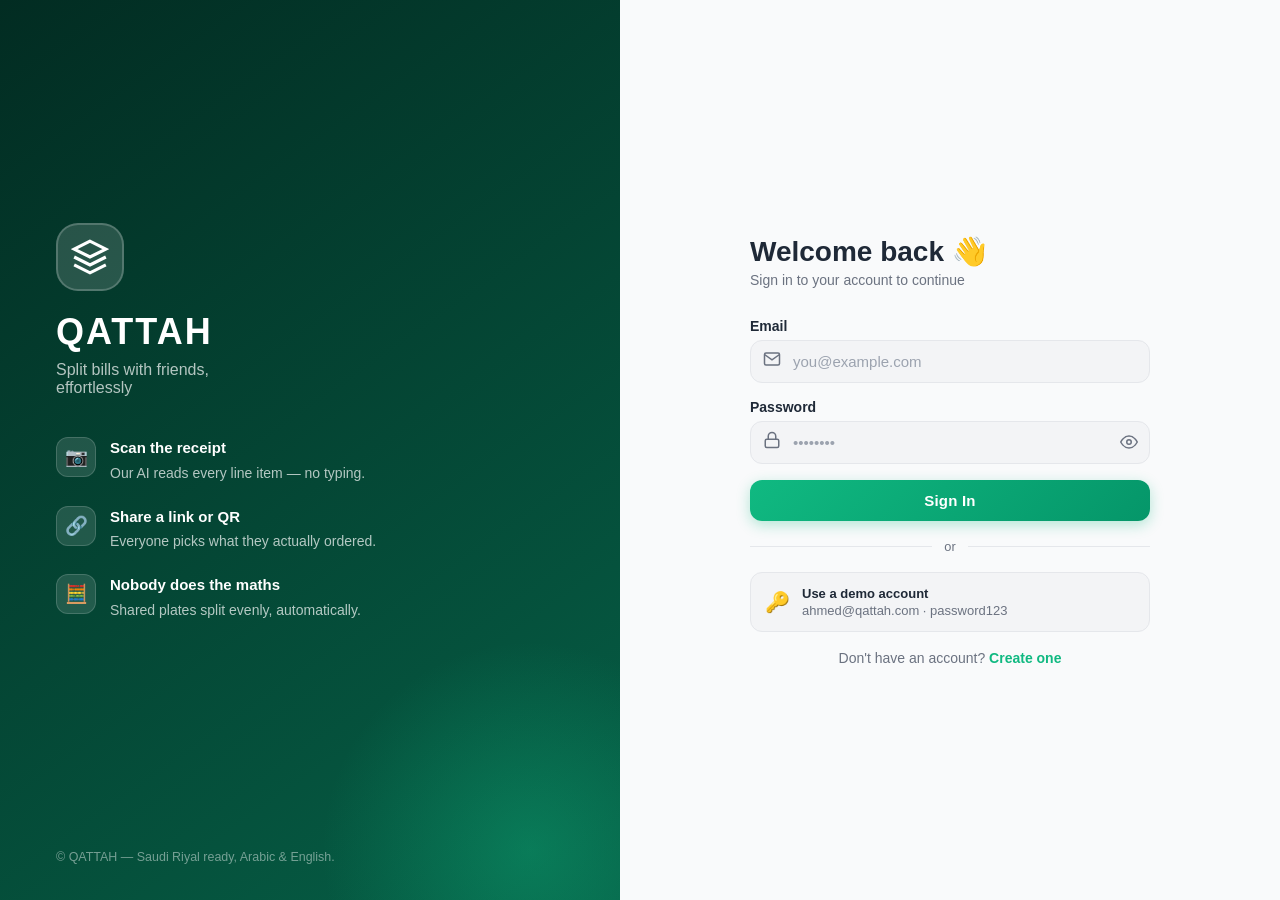
==== commit e8e4ad19: "Scan-first splits: AI-only bill creation, group scans, shareable items Reworks how a split starts an" ====
--- a/login.html
+++ b/login.html
@@ -6,91 +6,109 @@
   <meta name="theme-color" content="#10B981">
   <title>Login — QATTAH</title>
   <link rel="stylesheet" href="assets/css/style.css">
-  <style>
-    body { display:flex; justify-content:center; }
-    .auth-page { width:100%; max-width:480px; }
-  </style>
 </head>
 <body>
   <div class="auth-page" id="auth-page">
 
-    <!-- Top brand section -->
-    <div class="auth-top">
-      <div class="auth-logo-wrap">
-        <svg viewBox="0 0 24 24" fill="none" stroke="white" stroke-width="2">
-          <path d="M12 2L2 7l10 5 10-5-10-5z"/>
-          <path d="M2 17l10 5 10-5"/>
-          <path d="M2 12l10 5 10-5"/>
-        </svg>
-      </div>
-      <div class="auth-app-name">QATTAH</div>
-      <div class="auth-app-tag">Split bills with friends, effortlessly</div>
-    </div>
-
-    <!-- Form -->
-    <div class="auth-form-wrap">
-      <h2 class="auth-form-title">Welcome back 👋</h2>
-      <p class="auth-form-sub">Sign in to your account to continue</p>
-
-      <form id="login-form" novalidate>
-        <div class="form-group">
-          <label class="form-label" for="email">Email</label>
-          <div class="input-wrap">
-            <div class="input-icon">
-              <svg viewBox="0 0 24 24" fill="none" stroke="currentColor" stroke-width="2">
-                <path d="M4 4h16c1.1 0 2 .9 2 2v12c0 1.1-.9 2-2 2H4c-1.1 0-2-.9-2-2V6c0-1.1.9-2 2-2z"/>
-                <polyline points="22,6 12,13 2,6"/>
-              </svg>
-            </div>
-            <input class="form-control" id="email" type="email" name="email"
-              autocomplete="email" placeholder="you@example.com" required>
-          </div>
-          <div class="form-error hidden" id="email-error"></div>
+    <!-- ── Brand panel: a header on phones, a full column on desktop ── -->
+    <aside class="auth-top">
+      <div class="auth-brand">
+        <div class="auth-logo-wrap">
+          <svg viewBox="0 0 24 24" fill="none" stroke="white" stroke-width="2">
+            <path d="M12 2L2 7l10 5 10-5-10-5z"/>
+            <path d="M2 17l10 5 10-5"/>
+            <path d="M2 12l10 5 10-5"/>
+          </svg>
         </div>
-
-        <div class="form-group">
-          <label class="form-label" for="password">Password</label>
-          <div class="input-wrap">
-            <div class="input-icon">
-              <svg viewBox="0 0 24 24" fill="none" stroke="currentColor" stroke-width="2">
-                <rect x="3" y="11" width="18" height="11" rx="2"/>
-                <path d="M7 11V7a5 5 0 0 1 10 0v4"/>
-              </svg>
-            </div>
-            <input class="form-control" id="password" type="password" name="password"
-              autocomplete="current-password" placeholder="••••••••" required>
-            <button type="button" class="input-eye" id="toggle-pw">
-              <svg id="eye-icon" viewBox="0 0 24 24" fill="none" stroke="currentColor" stroke-width="2">
-                <path d="M1 12s4-8 11-8 11 8 11 8-4 8-11 8-11-8-11-8z"/>
-                <circle cx="12" cy="12" r="3"/>
-              </svg>
-            </button>
-          </div>
-          <div class="form-error hidden" id="pw-error"></div>
-        </div>
-
-        <div class="form-error hidden" id="form-error" style="margin-bottom:12px"></div>
-
-        <button type="submit" class="btn btn-primary btn-block" id="submit-btn">
-          <span class="btn-text">Sign In</span>
-        </button>
-      </form>
-
-      <div class="auth-divider">or</div>
-
-      <!-- Demo credentials hint -->
-      <div style="background:var(--bg-input);border-radius:var(--radius);padding:14px;margin-bottom:16px">
-        <div style="font-size:.8rem;font-weight:700;color:var(--text-muted);margin-bottom:6px">Demo Accounts</div>
-        <div style="font-size:.8125rem;color:var(--text-muted)">
-          <div>📧 ahmed@qattah.com</div>
-          <div>🔒 password123</div>
-        </div>
+        <div class="auth-app-name">QATTAH</div>
+        <div class="auth-app-tag">Split bills with friends, effortlessly</div>
       </div>
 
-      <p class="auth-switch">
-        Don't have an account? <a href="register.html">Create one</a>
-      </p>
-    </div>
+      <!-- Desktop-only: fills the empty half with something useful -->
+      <ul class="auth-points">
+        <li>
+          <span class="auth-point-ic">📷</span>
+          <span><strong>Scan the receipt</strong>Our AI reads every line item — no typing.</span>
+        </li>
+        <li>
+          <span class="auth-point-ic">🔗</span>
+          <span><strong>Share a link or QR</strong>Everyone picks what they actually ordered.</span>
+        </li>
+        <li>
+          <span class="auth-point-ic">🧮</span>
+          <span><strong>Nobody does the maths</strong>Shared plates split evenly, automatically.</span>
+        </li>
+      </ul>
+
+      <p class="auth-foot-note">© QATTAH — Saudi Riyal ready, Arabic &amp; English.</p>
+    </aside>
+
+    <!-- ── Form column ─────────────────────────────────────────── -->
+    <main class="auth-form-wrap">
+      <div class="auth-form-inner">
+        <h2 class="auth-form-title">Welcome back 👋</h2>
+        <p class="auth-form-sub">Sign in to your account to continue</p>
+
+        <form id="login-form" novalidate>
+          <div class="form-group">
+            <label class="form-label" for="email">Email</label>
+            <div class="input-wrap">
+              <div class="input-icon">
+                <svg viewBox="0 0 24 24" fill="none" stroke="currentColor" stroke-width="2">
+                  <path d="M4 4h16c1.1 0 2 .9 2 2v12c0 1.1-.9 2-2 2H4c-1.1 0-2-.9-2-2V6c0-1.1.9-2 2-2z"/>
+                  <polyline points="22,6 12,13 2,6"/>
+                </svg>
+              </div>
+              <input class="form-control" id="email" type="email" name="email"
+                autocomplete="email" placeholder="you@example.com" required>
+            </div>
+            <div class="form-error hidden" id="email-error"></div>
+          </div>
+
+          <div class="form-group">
+            <label class="form-label" for="password">Password</label>
+            <div class="input-wrap">
+              <div class="input-icon">
+                <svg viewBox="0 0 24 24" fill="none" stroke="currentColor" stroke-width="2">
+                  <rect x="3" y="11" width="18" height="11" rx="2"/>
+                  <path d="M7 11V7a5 5 0 0 1 10 0v4"/>
+                </svg>
+              </div>
+              <input class="form-control" id="password" type="password" name="password"
+                autocomplete="current-password" placeholder="••••••••" required>
+              <button type="button" class="input-eye" id="toggle-pw" aria-label="Show password">
+                <svg id="eye-icon" viewBox="0 0 24 24" fill="none" stroke="currentColor" stroke-width="2">
+                  <path d="M1 12s4-8 11-8 11 8 11 8-4 8-11 8-11-8-11-8z"/>
+                  <circle cx="12" cy="12" r="3"/>
+                </svg>
+              </button>
+            </div>
+            <div class="form-error hidden" id="pw-error"></div>
+          </div>
+
+          <div class="form-error hidden" id="form-error" style="margin-bottom:12px"></div>
+
+          <button type="submit" class="btn btn-primary btn-block" id="submit-btn">
+            <span class="btn-text">Sign In</span>
+          </button>
+        </form>
+
+        <div class="auth-divider">or</div>
+
+        <!-- Demo credentials hint — one tap to fill -->
+        <button type="button" class="auth-demo" id="demo-fill">
+          <span class="auth-demo-ic">🔑</span>
+          <span class="auth-demo-txt">
+            <strong>Use a demo account</strong>
+            ahmed@qattah.com · password123
+          </span>
+        </button>
+
+        <p class="auth-switch">
+          Don't have an account? <a href="register.html">Create one</a>
+        </p>
+      </div>
+    </main>
 
   </div>
 
@@ -112,6 +130,13 @@
         pw.type = 'password';
         icon.innerHTML = '<path d="M1 12s4-8 11-8 11 8 11 8-4 8-11 8-11-8-11-8z"/><circle cx="12" cy="12" r="3"/>';
       }
+    });
+
+    // Demo account — fill the form so it can be reviewed in one tap
+    document.getElementById('demo-fill').addEventListener('click', function() {
+      document.getElementById('email').value    = 'ahmed@qattah.com';
+      document.getElementById('password').value = 'password123';
+      document.getElementById('email').focus();
     });
 
     // Returns a safe same-origin redirect target from ?redirect=, or null.
--- a/assets/css/style.css
+++ b/assets/css/style.css
@@ -1042,3 +1042,168 @@
 .admin-chart-title{font-size:.9rem;font-weight:800;margin-bottom:12px}
 #admin-body .card{margin:0 16px 14px}
 #admin-body .card.admin-collected{margin:14px 16px 0}
+
+/* ════════════════════════════════════════════════════════════════
+   v2 — Desktop auth, shareable items, group receipts
+═════════════════════════════════════════════════════════════════ */
+
+/* ── Auth: phone layout tweaks ───────────────────────────────── */
+.auth-form-inner{width:100%}
+.auth-points,.auth-foot-note{display:none}   /* desktop-only furniture */
+
+.auth-demo{
+  display:flex;align-items:center;gap:12px;width:100%;text-align:left;
+  padding:13px 14px;margin-bottom:16px;cursor:pointer;
+  background:var(--bg-input);border:1.5px solid var(--border);
+  border-radius:var(--radius);color:var(--text);
+  transition:border-color var(--ease),background var(--ease);
+}
+.auth-demo:hover{border-color:var(--primary);background:var(--primary-light)}
+.auth-demo-ic{font-size:1.25rem;flex-shrink:0}
+.auth-demo-txt{display:flex;flex-direction:column;gap:2px;font-size:.8125rem;color:var(--text-muted)}
+.auth-demo-txt strong{font-size:.8125rem;font-weight:700;color:var(--text)}
+
+/* Phone/tablet: keep the app's centred phone column */
+@media(max-width:899px){
+  .auth-page{width:100%;max-width:480px;margin:0 auto}
+}
+
+/* ── Auth: desktop split layout (≥900px) ─────────────────────────
+   Left column is the brand story, right column is the form. Both are
+   full height so neither half looks like a stranded phone screen. */
+@media(min-width:900px){
+  .auth-page{
+    flex-direction:row;align-items:stretch;
+    width:100%;max-width:none;min-height:100vh;box-shadow:none;
+  }
+
+  /* Brand column */
+  .auth-top{
+    flex:1 1 50%;max-width:620px;
+    padding:56px 56px 72px;
+    justify-content:center;align-items:flex-start;text-align:left;
+    position:relative;overflow:hidden;
+  }
+  /* soft glow so the flat gradient doesn't read as a dead block */
+  .auth-top::after{
+    content:'';position:absolute;inset:auto -120px -160px auto;
+    width:420px;height:420px;border-radius:50%;
+    background:radial-gradient(circle,rgba(16,185,129,.35),transparent 70%);
+    pointer-events:none;
+  }
+  .auth-brand{position:relative;z-index:1}
+  .auth-logo-wrap{margin-bottom:20px}
+  .auth-app-name{font-size:2.25rem}
+  .auth-app-tag{font-size:1rem;margin-top:8px;max-width:22ch}
+
+  .auth-points{
+    display:flex;flex-direction:column;gap:22px;
+    list-style:none;margin:40px 0;position:relative;z-index:1;max-width:42ch;
+  }
+  .auth-points li{display:flex;align-items:flex-start;gap:14px}
+  .auth-point-ic{
+    font-size:1.15rem;flex-shrink:0;
+    width:40px;height:40px;border-radius:12px;
+    background:rgba(255,255,255,.12);border:1px solid rgba(255,255,255,.16);
+    display:flex;align-items:center;justify-content:center;
+  }
+  .auth-points span:last-child{
+    display:flex;flex-direction:column;gap:3px;
+    font-size:.875rem;line-height:1.5;color:rgba(255,255,255,.7);
+  }
+  .auth-points strong{font-size:.9375rem;font-weight:700;color:#fff}
+
+  /* Pinned so it never pushes the story off-centre on short viewports */
+  .auth-foot-note{
+    display:block;position:absolute;z-index:1;bottom:36px;left:56px;right:56px;
+    font-size:.78rem;color:rgba(255,255,255,.45);
+  }
+
+  /* Form column */
+  .auth-form-wrap{
+    flex:1 1 50%;max-width:none;margin:0;
+    display:flex;align-items:center;justify-content:center;
+    padding:48px 40px;background:var(--bg);
+  }
+  .auth-form-inner{width:100%;max-width:400px}
+  .auth-form-title{font-size:1.75rem}
+  .auth-form-sub{margin-bottom:30px}
+}
+
+/* Very wide screens: stop the form drifting to the far edge */
+@media(min-width:1500px){
+  .auth-top{max-width:52%}
+}
+
+/* ── Scan screen extras ──────────────────────────────────────── */
+.rc-group:empty{display:none}
+.rc-group-chip{
+  display:inline-flex;align-items:center;gap:6px;
+  padding:7px 12px;border-radius:var(--radius-full);
+  background:var(--primary-light);color:var(--primary-dark);
+  font-size:.8125rem;font-weight:600;
+}
+.rc-hint{font-size:.78rem;color:var(--text-muted);text-align:center;margin-top:4px}
+
+/* ── Confirm popup: shareable checkbox ───────────────────────── */
+.rcp-note{
+  font-size:.8125rem;line-height:1.5;color:var(--text-muted);
+  margin-bottom:14px;
+}
+/* The row used to be a single flex line; the shareable checkbox adds a
+   second line under it, so the row stacks and .rcp-row-top keeps the
+   original name/price/stepper line. */
+.rcp-row{flex-direction:column;align-items:stretch}
+.rcp-row-top{display:flex;align-items:center;gap:12px}
+.rcp-row.is-shared{
+  border-color:var(--primary);
+  background:var(--primary-light);
+}
+.rcp-share{
+  display:flex;align-items:center;gap:9px;margin-top:10px;cursor:pointer;
+  font-size:.78rem;color:var(--text-muted);user-select:none;
+}
+.rcp-share input{
+  width:17px;height:17px;flex-shrink:0;accent-color:var(--primary);cursor:pointer;
+}
+.rcp-row.is-shared .rcp-share{color:var(--primary-dark);font-weight:600}
+
+/* ── Shared receipt page: shared lines ───────────────────────── */
+.r-item.is-shared{background:var(--primary-light)}
+.r-shared-tag{
+  display:inline-block;margin-left:8px;padding:2px 7px;border-radius:var(--radius-full);
+  background:var(--primary);color:#fff;font-size:.65rem;font-weight:800;
+  letter-spacing:.4px;text-transform:uppercase;vertical-align:middle;
+}
+.r-sharepick{
+  display:flex;align-items:center;gap:8px;flex-shrink:0;cursor:pointer;
+  font-size:.8rem;font-weight:600;color:var(--primary-dark);user-select:none;
+}
+.r-sharepick input{
+  width:20px;height:20px;accent-color:var(--primary);cursor:pointer;
+}
+.r-order-split{font-style:normal;font-size:.75rem;color:var(--text-muted)}
+
+/* ── Group: scan button + receipt rows ───────────────────────── */
+.group-scan-btn{display:flex;align-items:center;justify-content:center;gap:9px}
+.group-scan-btn svg{width:19px;height:19px;flex-shrink:0}
+
+.receipt-list{display:flex;flex-direction:column;gap:8px}
+.receipt-row{
+  display:flex;align-items:center;gap:12px;padding:13px 14px;
+  background:var(--bg-card);border:1px solid var(--border);
+  border-radius:var(--radius);text-decoration:none;color:inherit;
+}
+.receipt-row-ic{font-size:1.4rem;flex-shrink:0}
+.receipt-row-main{flex:1;min-width:0}
+.receipt-row-name{font-weight:700;font-size:.9375rem}
+.receipt-row-meta{font-size:.75rem;color:var(--text-muted);margin-top:2px}
+.receipt-row-right{display:flex;flex-direction:column;align-items:flex-end;gap:5px;flex-shrink:0}
+.receipt-row-amt{font-weight:800;font-size:.875rem}
+.receipt-chip{
+  padding:2px 8px;border-radius:var(--radius-full);
+  font-size:.65rem;font-weight:800;letter-spacing:.3px;text-transform:uppercase;
+}
+.receipt-chip.open   {background:var(--primary-light);color:var(--primary-dark)}
+.receipt-chip.settled{background:rgba(59,130,246,.14);color:#2563EB}
+.receipt-chip.closed {background:var(--bg-input);color:var(--text-muted)}
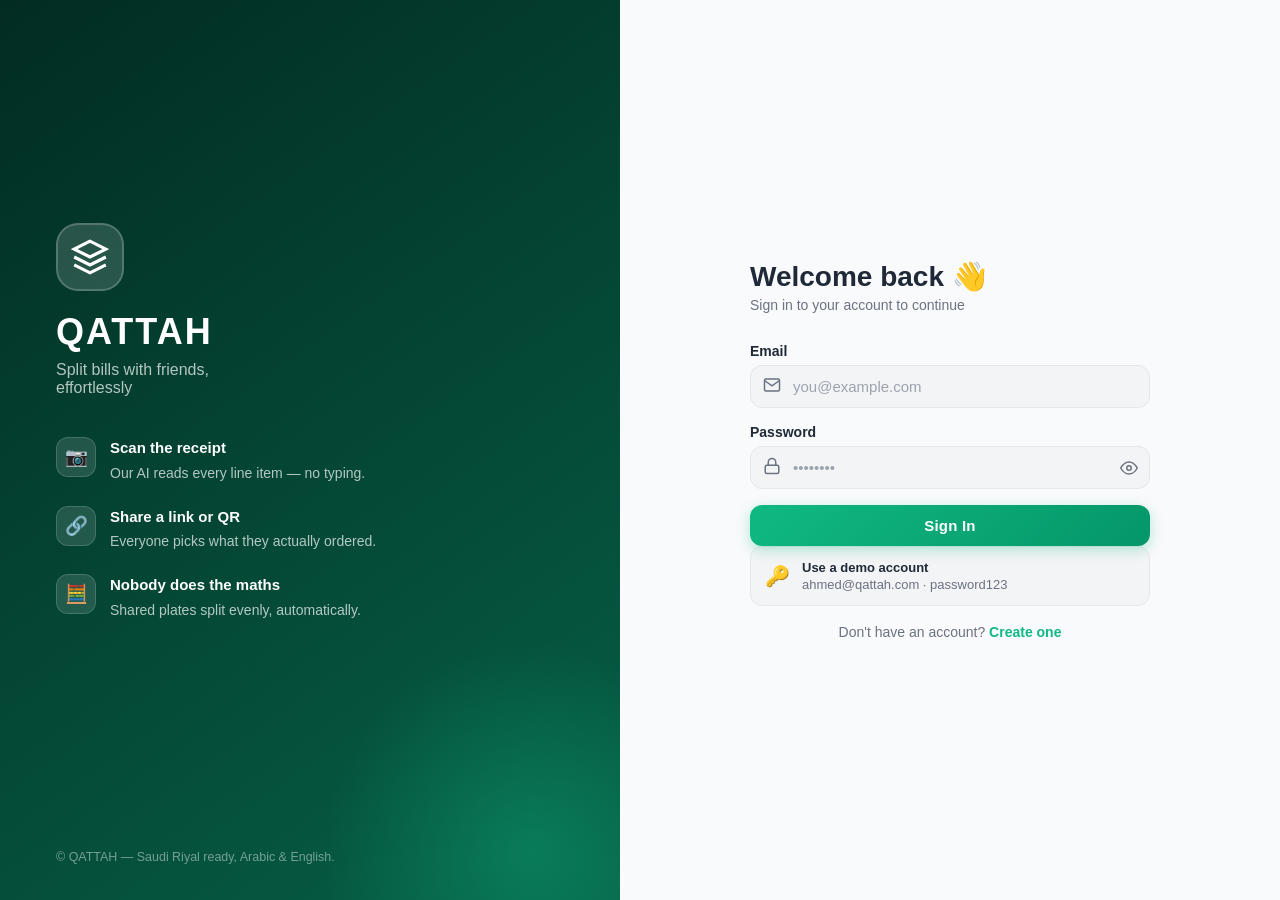
==== commit 9b176d99: "Sign in with Google, and stay signed in Adds one-tap Google sign-in alongside email/password, and ma" ====
--- a/login.html
+++ b/login.html
@@ -48,6 +48,13 @@
       <div class="auth-form-inner">
         <h2 class="auth-form-title">Welcome back 👋</h2>
         <p class="auth-form-sub">Sign in to your account to continue</p>
+
+        <!-- Google first: it's one tap, so it shouldn't be the afterthought
+             below the form. Removed entirely if no Client ID is configured. -->
+        <div class="g-block hidden">
+          <div id="g-btn" class="g-btn"></div>
+          <div class="auth-divider">or use your email</div>
+        </div>
 
         <form id="login-form" novalidate>
           <div class="form-group">
@@ -93,8 +100,6 @@
           </button>
         </form>
 
-        <div class="auth-divider">or</div>
-
         <!-- Demo credentials hint — one tap to fill -->
         <button type="button" class="auth-demo" id="demo-fill">
           <span class="auth-demo-ic">🔑</span>
@@ -114,6 +119,7 @@
 
   <div id="toast-area" class="toast-area"></div>
 
+  <script src="assets/js/google-signin.js"></script>
   <script>
     // Apply saved theme
     const theme = localStorage.getItem('theme') || 'light';
@@ -139,6 +145,13 @@
       document.getElementById('email').focus();
     });
 
+    // Sign in with Google — One Tap enabled here so a returning user can
+    // land straight in the app without touching the form at all.
+    window.GoogleSignIn?.mount({
+      oneTap   : true,
+      onSuccess: () => { window.location.href = safeRedirect() || 'index.html'; },
+    });
+
     // Returns a safe same-origin redirect target from ?redirect=, or null.
     function safeRedirect() {
       const raw = new URLSearchParams(location.search).get('redirect');
@@ -181,6 +194,8 @@
         });
         const data = await res.json();
         if (!data.success) { showToast(data.message || 'Login failed'); return; }
+        // They chose to sign in again — let One Tap help next time.
+        try { localStorage.removeItem('qattah_signed_out'); } catch (_) {}
         window.location.href = safeRedirect() || 'index.html';
       } catch(_) {
         showToast('Network error — is the server running?');
--- a/assets/css/style.css
+++ b/assets/css/style.css
@@ -1207,3 +1207,16 @@
 .receipt-chip.open   {background:var(--primary-light);color:var(--primary-dark)}
 .receipt-chip.settled{background:rgba(59,130,246,.14);color:#2563EB}
 .receipt-chip.closed {background:var(--bg-input);color:var(--text-muted)}
+
+/* ── Sign in with Google ─────────────────────────────────────────
+   Google renders its own <iframe> button and controls its width, so we
+   only centre it and reserve height — restyling the button itself is
+   against Google's branding rules and breaks on their updates. */
+.g-block{margin-bottom:4px}
+.g-btn{display:flex;justify-content:center;min-height:44px}
+.g-btn.g-busy{opacity:.55;pointer-events:none}
+
+/* The gate on a shared receipt is a centred flex column, which would
+   shrink the block to nothing before Google measures it — stretch it so
+   the Google button matches the full-width Login/Register beneath it. */
+.r-gate .g-block{margin-bottom:2px;width:100%;align-self:stretch}
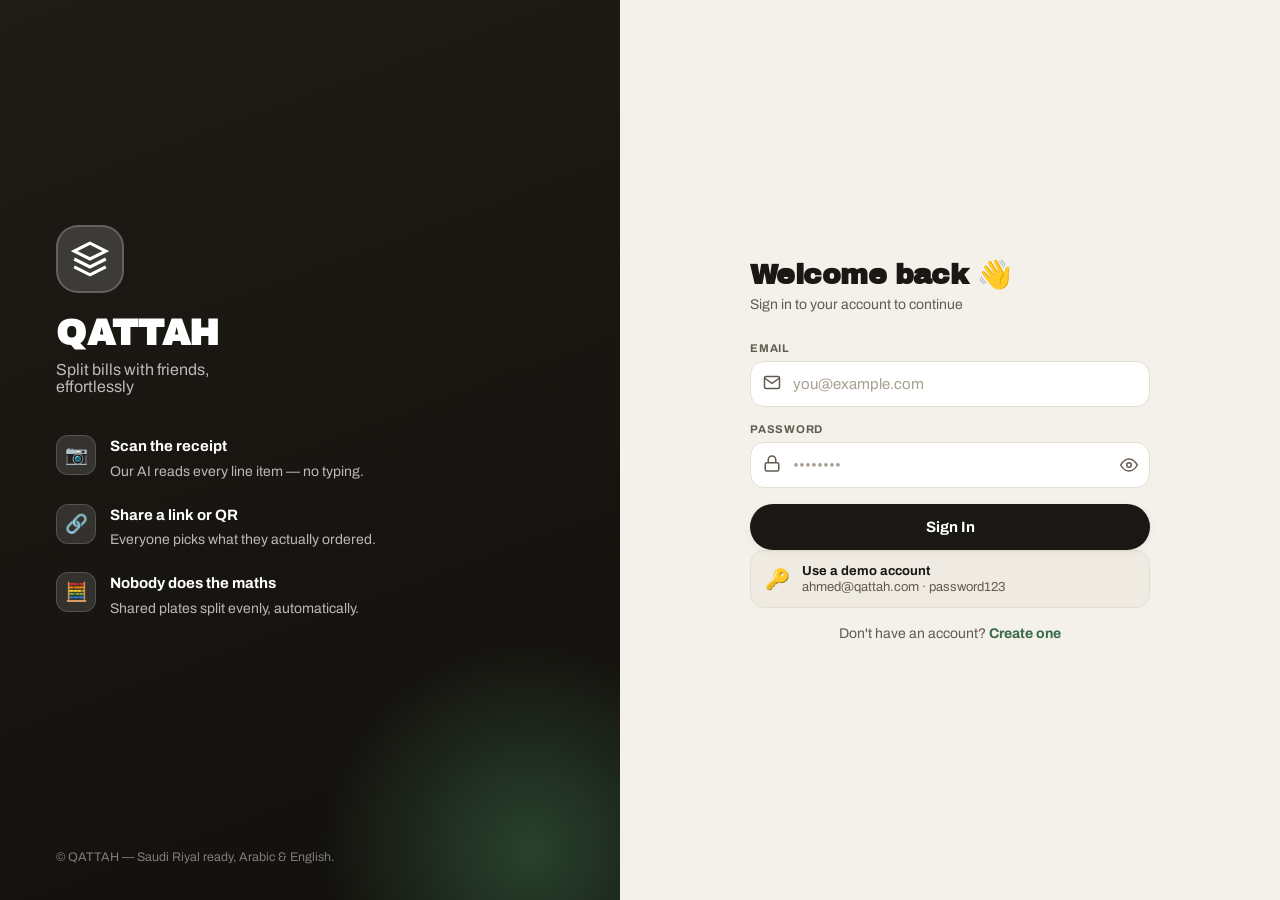
==== commit 0d6959bb: "Re-skin in the SplitEasy visual language, across the whole app Adapts the cream/ink/editorial langua" ====
--- a/login.html
+++ b/login.html
@@ -3,7 +3,7 @@
 <head>
   <meta charset="UTF-8">
   <meta name="viewport" content="width=device-width,initial-scale=1,viewport-fit=cover">
-  <meta name="theme-color" content="#10B981">
+  <meta name="theme-color" content="#F4F1EB">
   <title>Login — QATTAH</title>
   <link rel="stylesheet" href="assets/css/style.css">
 </head>
--- a/assets/css/style.css
+++ b/assets/css/style.css
@@ -1,88 +1,173 @@
 /* ============================================================
-   QATTAH — Main Stylesheet · v1.0
+   QATTAH — Main Stylesheet · v2.0
    Mobile-first · Dark/Light · RTL-ready
+
+   Visual language adapted from the "SplitEasy" Figma Make design:
+   a warm cream ground instead of cold grey-white, near-black ink,
+   heavy condensed display type, pill buttons, hairline-bordered
+   cards with almost no shadow.
+
+   Two deliberate departures from that design:
+   1. Its terracotta (#C0563A) and green (#4A7C59) only reach ~3.9:1
+      and ~4.2:1 on the cream background — fine for the giant numerals
+      they were used for, but failing AA for the small pills and
+      labels we also need them in. Both are darkened here to clear
+      4.5:1 on cream while keeping the same character.
+   2. The design has no dark theme. The dark palette below is derived
+      rather than copied: warm charcoals that keep the cream/ink
+      relationship, never the cold navy this file used to have.
    ============================================================ */
+
+@import url('https://fonts.googleapis.com/css2?family=Archivo:wght@400;500;600;700&family=Archivo+Black&family=Cairo:wght@400;500;600;700;900&display=swap');
 
 /* ── CSS Custom Properties ─────────────────────────────────── */
 :root {
-  --primary:        #10B981;
-  --primary-dark:   #059669;
-  --primary-light:  #D1FAE5;
-  --secondary:      #1F2937;
-  --accent:         #F59E0B;
-  --accent-dark:    #D97706;
-
-  --success:  #10B981;
-  --warning:  #F59E0B;
-  --danger:   #EF4444;
-  --info:     #3B82F6;
-
+  /* Ink — the design's primary action colour is near-black, not a hue.
+     Kept separate from --primary so QATTAH's green identity survives
+     in the logo, nav and money-positive states. */
+  --ink:        #1A1815;
+  --ink-soft:   #2E2A24;
+
+  /* Brand green — darkened from the design's #4A7C59 to 5.4:1 on cream */
+  --primary:        #3A6B4A;
+  --primary-dark:   #2C5239;
+  --primary-light:  #DFE9E1;
+
+  --secondary:      #2E2A24;
+  --accent:         #B8761F;
+  --accent-dark:    #915B14;
+
+  /* Money semantics — 5.4:1 and 5.2:1 on cream, both AA for small text */
+  --success:        #3A6B4A;
+  --success-light:  #DFE9E1;
+  --warning:        #B8761F;
+  --warning-light:  #F6EBD8;
+  --danger:         #A8442A;
+  --danger-light:   #F6E2DB;
+  --info:           #2F5D7C;
+  --info-light:     #DEE7ED;
+
+  /* Warm neutral ramp (replaces the cool blue-greys) */
   --white:      #FFFFFF;
-  --gray-50:    #F9FAFB;
-  --gray-100:   #F3F4F6;
-  --gray-200:   #E5E7EB;
-  --gray-300:   #D1D5DB;
-  --gray-400:   #9CA3AF;
-  --gray-500:   #6B7280;
-  --gray-600:   #4B5563;
-  --gray-700:   #374151;
-  --gray-800:   #1F2937;
-  --gray-900:   #111827;
-
-  --bg:         #F9FAFB;
+  --gray-50:    #FAF8F4;
+  --gray-100:   #F4F1EB;
+  --gray-200:   #E4DED2;
+  --gray-300:   #CFC7B7;
+  --gray-400:   #A79F91;
+  --gray-500:   #7D7668;
+  --gray-600:   #615B50;
+  --gray-700:   #443F37;
+  --gray-800:   #2E2A24;
+  --gray-900:   #1A1815;
+
+  --bg:         #F4F1EB;
   --bg-card:    #FFFFFF;
-  --bg-input:   #F3F4F6;
-  --text:       #1F2937;
-  --text-muted: #6B7280;
-  --text-light: #9CA3AF;
-  --border:     #E5E7EB;
-  --divider:    #F3F4F6;
-  --shadow:     rgba(0,0,0,.07);
-  --shadow-md:  rgba(0,0,0,.12);
-  --shadow-lg:  rgba(0,0,0,.18);
+  --bg-input:   #EFEBE3;
+  --text:       #1A1815;
+  --text-muted: #615B50;
+  --text-light: #A79F91;
+  --border:     #E4DED2;
+  --divider:    #EDE8DE;
+
+  /* The design leans on hairline borders, not elevation */
+  --shadow:     rgba(26,24,21,.05);
+  --shadow-md:  rgba(26,24,21,.09);
+  --shadow-lg:  rgba(26,24,21,.16);
 
   --nav-bg:        #FFFFFF;
   --nav-height:    64px;
   --header-height: 60px;
 
-  --radius-sm:  6px;
-  --radius:     12px;
-  --radius-lg:  18px;
-  --radius-xl:  26px;
+  --radius-sm:  8px;
+  --radius:     14px;
+  --radius-lg:  20px;
+  --radius-xl:  28px;
   --radius-full:9999px;
+
+  --font-display: 'Archivo Black','Archivo',system-ui,-apple-system,'Segoe UI',sans-serif;
+  --font-body:    'Archivo',system-ui,-apple-system,'Segoe UI',Roboto,sans-serif;
 
   --ease:       0.2s ease;
   --ease-slow:  0.35s cubic-bezier(.4,0,.2,1);
 }
 
+/* Arabic gets Cairo for both roles — Archivo Black has no Arabic, and
+   falling back mid-page would break the heading/body relationship. */
+:root:lang(ar),[dir="rtl"]{
+  --font-display: 'Cairo',system-ui,sans-serif;
+  --font-body:    'Cairo',system-ui,sans-serif;
+}
+
 /* ── Dark theme ─────────────────────────────────────────────── */
+/* Warm charcoal, not navy: the cream ground dims rather than turning
+   blue, so the design's warmth survives the switch. */
 [data-theme="dark"] {
-  --bg:         #0F172A;
-  --bg-card:    #1E293B;
-  --bg-input:   #334155;
-  --text:       #F1F5F9;
-  --text-muted: #94A3B8;
-  --text-light: #64748B;
-  --border:     #334155;
-  --divider:    #1E293B;
-  --shadow:     rgba(0,0,0,.35);
-  --shadow-md:  rgba(0,0,0,.45);
-  --shadow-lg:  rgba(0,0,0,.55);
-  --nav-bg:     #1E293B;
-  --primary-light: rgba(16,185,129,.15);
+  --ink:        #F2EEE5;          /* black pills invert to cream ones */
+  --ink-soft:   #D8D2C5;
+
+  --primary:        #6FA982;      /* lifted for contrast on dark */
+  --primary-dark:   #558B67;
+  --primary-light:  rgba(111,169,130,.16);
+
+  --success:        #6FA982;
+  --success-light:  rgba(111,169,130,.16);
+  --warning:        #D9A038;
+  --warning-light:  rgba(217,160,56,.16);
+  --danger:         #E08163;
+  --danger-light:   rgba(224,129,99,.16);
+  --info:           #7FAFD0;
+  --info-light:     rgba(127,175,208,.16);
+
+  --bg:         #16140F;
+  --bg-card:    #211E18;
+  --bg-input:   #2B2721;
+  --text:       #F2EEE5;
+  --text-muted: #A79F91;
+  --text-light: #7D7668;
+  --border:     #332E26;
+  --divider:    #262119;
+  --shadow:     rgba(0,0,0,.40);
+  --shadow-md:  rgba(0,0,0,.52);
+  --shadow-lg:  rgba(0,0,0,.62);
+  --nav-bg:     #211E18;
 }
 
 /* ── Reset ──────────────────────────────────────────────────── */
 *,*::before,*::after{box-sizing:border-box;margin:0;padding:0}
 html{font-size:16px;-webkit-tap-highlight-color:transparent;scroll-behavior:smooth}
 body{
-  font-family:-apple-system,BlinkMacSystemFont,'Segoe UI',Roboto,'Helvetica Neue',Arial,sans-serif;
+  font-family:var(--font-body);
   background:var(--bg);color:var(--text);min-height:100vh;overflow-x:hidden;
+  -webkit-font-smoothing:antialiased;
   transition:background var(--ease-slow),color var(--ease-slow);
 }
 [lang="ar"],[dir="rtl"],.rtl{
-  font-family:'Segoe UI','Arabic Typesetting',Tahoma,Arial,sans-serif;
+  font-family:var(--font-body);
   direction:rtl;text-align:right;
+}
+
+/* ── Display type ────────────────────────────────────────────
+   The design's signature: headings in a heavy condensed face, set
+   tight, against a quiet body sans. Archivo Black has one weight,
+   so weight declarations here are for the fallback stack. */
+h1,h2,h3,.display{
+  font-family:var(--font-display);
+  font-weight:900;
+  letter-spacing:-.02em;
+  line-height:1.12;
+}
+/* Cairo is less condensed than Archivo Black; ease the tracking so
+   Arabic headings don't look cramped. */
+[dir="rtl"] h1,[dir="rtl"] h2,[dir="rtl"] h3,[dir="rtl"] .display{
+  letter-spacing:0;
+}
+
+/* Money figures: the design sets these large, heavy and tight. */
+.figure{
+  font-family:var(--font-display);
+  font-weight:900;
+  letter-spacing:-.03em;
+  font-variant-numeric:tabular-nums;
 }
 ::-webkit-scrollbar{width:4px;height:4px}
 ::-webkit-scrollbar-thumb{background:var(--gray-300);border-radius:2px}
@@ -101,23 +186,27 @@
 }
 
 /* ── Header ─────────────────────────────────────────────────── */
+/* The design's header sits on the page ground, not on a raised white
+   bar — so the header takes --bg and loses its shadow. */
 .app-header{
   position:sticky;top:0;z-index:100;
-  background:var(--bg-card);border-bottom:1px solid var(--border);
+  background:var(--bg);border-bottom:1px solid var(--border);
   height:var(--header-height);
   display:flex;align-items:center;justify-content:space-between;
-  padding:0 14px;
-  box-shadow:0 1px 4px var(--shadow);
+  padding:0 16px;
   transition:background var(--ease-slow),border-color var(--ease-slow);
 }
+/* Wordmark in the display face, in ink — the design sets its brand as
+   type, not as a coloured logo. The mark keeps QATTAH's green. */
 .header-logo{
-  display:flex;align-items:center;gap:8px;
-  font-size:1.375rem;font-weight:900;color:var(--primary);letter-spacing:1px;
+  display:flex;align-items:center;gap:9px;
+  font-family:var(--font-display);
+  font-size:1.3rem;font-weight:900;color:var(--text);letter-spacing:-.01em;
   cursor:pointer;
 }
 .header-logo-icon{
-  width:34px;height:34px;background:linear-gradient(135deg,var(--primary),var(--primary-dark));
-  border-radius:10px;display:flex;align-items:center;justify-content:center;
+  width:32px;height:32px;background:var(--primary);
+  border-radius:9px;display:flex;align-items:center;justify-content:center;
 }
 .header-logo-icon svg{width:20px;height:20px;color:#fff}
 .header-actions{display:flex;align-items:center;gap:2px}
@@ -149,8 +238,9 @@
   padding:18px 16px 10px;
   display:flex;align-items:center;justify-content:space-between;
 }
-.page-title-bar h2{font-size:1.375rem;font-weight:800}
-.page-title-bar p{font-size:.8125rem;color:var(--text-muted);margin-top:2px}
+/* "Your Overview" / "Your Groups" scale from the design */
+.page-title-bar h2{font-size:1.75rem}
+.page-title-bar p{font-size:.8125rem;color:var(--text-muted);margin-top:4px}
 
 /* ── Bottom Navigation ──────────────────────────────────────── */
 .bottom-nav{
@@ -170,75 +260,100 @@
 
 .nav-item{
   flex:1;display:flex;flex-direction:column;align-items:center;justify-content:center;
-  gap:3px;height:100%;border:none;background:transparent;cursor:pointer;
-  color:var(--text-light);font-size:.6rem;font-weight:600;
-  text-transform:uppercase;letter-spacing:.5px;
+  gap:4px;height:100%;border:none;background:transparent;cursor:pointer;
+  color:var(--text-light);font-size:.65rem;font-weight:600;
+  text-transform:none;letter-spacing:0;
   transition:color var(--ease);position:relative;padding:0;
 }
 .nav-item svg{width:22px;height:22px;transition:transform var(--ease)}
-.nav-item.active{color:var(--primary)}
-.nav-item.active svg{transform:scale(1.1)}
+/* Active state is ink, matching the design's black-on-cream emphasis */
+.nav-item.active{color:var(--text);font-weight:700}
+.nav-item.active svg{transform:scale(1.06)}
 .nav-item:active svg{transform:scale(.9)}
 .nav-item.active::after{
-  content:'';position:absolute;top:5px;width:4px;height:4px;
+  content:'';position:absolute;top:6px;width:4px;height:4px;
   background:var(--primary);border-radius:50%;
 }
 
-/* FAB in nav */
+/* FAB in nav — flat ink pill, no gradient or coloured glow */
 .nav-fab-wrap{flex:1;display:flex;align-items:center;justify-content:center;height:100%}
 .nav-fab-btn{
   width:54px;height:54px;
-  background:linear-gradient(135deg,var(--primary),var(--primary-dark));
+  background:var(--ink);
   border-radius:var(--radius-full);border:none;cursor:pointer;
   display:flex;align-items:center;justify-content:center;
-  box-shadow:0 4px 16px rgba(16,185,129,.45);
-  transition:transform var(--ease),box-shadow var(--ease);
-}
-.nav-fab-btn:hover{box-shadow:0 6px 22px rgba(16,185,129,.55)}
+  box-shadow:0 4px 16px var(--shadow-md);
+  transition:transform var(--ease),box-shadow var(--ease),background var(--ease);
+}
+.nav-fab-btn:hover{background:var(--ink-soft);box-shadow:0 6px 22px var(--shadow-lg)}
 .nav-fab-btn:active{transform:scale(.9)}
-.nav-fab-btn svg{width:26px;height:26px;color:#fff}
+.nav-fab-btn svg{width:26px;height:26px;color:var(--bg-card)}
 
 /* ── Cards ───────────────────────────────────────────────────── */
+/* The design defines cards with a hairline and a whisper of shadow,
+   letting the white sit against cream rather than float above it. */
 .card{
   background:var(--bg-card);border-radius:var(--radius);
-  box-shadow:0 2px 8px var(--shadow);overflow:hidden;
-}
-.card-p{padding:16px}
+  border:1px solid var(--border);
+  box-shadow:0 1px 2px var(--shadow);overflow:hidden;
+}
+.card-p{padding:18px}
 .card-interactive{
-  transition:transform var(--ease),box-shadow var(--ease);cursor:pointer;
-}
-.card-interactive:active{transform:scale(.98);box-shadow:0 1px 4px var(--shadow)}
+  transition:transform var(--ease),box-shadow var(--ease),border-color var(--ease);
+  cursor:pointer;
+}
+.card-interactive:hover{border-color:var(--gray-300);box-shadow:0 4px 14px var(--shadow)}
+.card-interactive:active{transform:scale(.985)}
 
 /* ── Section header ─────────────────────────────────────────── */
 .section-header{
   display:flex;align-items:center;justify-content:space-between;
   padding:16px 16px 8px;
 }
-.section-title{font-size:1rem;font-weight:700;color:var(--text)}
+.section-title{font-family:var(--font-display);font-size:1.05rem;font-weight:900;letter-spacing:-.01em;color:var(--text)}
 .section-link{
   font-size:.8125rem;color:var(--primary);font-weight:600;
   background:none;border:none;cursor:pointer;padding:0;
 }
 
 /* ── Dashboard: hero balance card ──────────────────────────── */
+/* One ink anchor card carrying the number people open the app to see.
+   The design has no gradients or decorative blobs — a flat dark field
+   with a very large figure does the work. */
 .hero-card{
-  margin:14px 16px;padding:22px;
-  background:linear-gradient(135deg,#064E3B,var(--primary),#047857);
-  border-radius:var(--radius-lg);color:#fff;
+  margin:14px 16px;padding:24px;
+  background:var(--ink);
+  border-radius:var(--radius-lg);color:var(--bg-card);
   position:relative;overflow:hidden;
 }
-.hero-card::before,.hero-card::after{
-  content:'';position:absolute;border-radius:50%;pointer-events:none;
-}
-.hero-card::before{width:130px;height:130px;background:rgba(255,255,255,.08);top:-30px;right:-30px}
-.hero-card::after {width: 80px;height: 80px;background:rgba(255,255,255,.05);bottom:-20px;left:30px}
-.hero-label{font-size:.75rem;letter-spacing:.8px;text-transform:uppercase;opacity:.8;margin-bottom:4px}
-.hero-amount{font-size:2.25rem;font-weight:900;letter-spacing:-1px;margin-bottom:4px}
-.hero-sub{font-size:.8rem;opacity:.7}
-.hero-row{display:flex;gap:16px;margin-top:18px}
-.hero-stat{flex:1;background:rgba(255,255,255,.12);border-radius:10px;padding:10px 12px}
-.hero-stat-label{font-size:.7rem;opacity:.75;letter-spacing:.4px;text-transform:uppercase}
-.hero-stat-val{font-size:1.125rem;font-weight:800;margin-top:2px}
+.hero-label{
+  font-size:.7rem;letter-spacing:.08em;text-transform:uppercase;
+  opacity:.62;margin-bottom:8px;font-weight:700;
+}
+[dir="rtl"] .hero-label{letter-spacing:0;text-transform:none;font-size:.8rem}
+.hero-amount{
+  font-family:var(--font-display);font-size:2.6rem;font-weight:900;
+  letter-spacing:-.035em;margin-bottom:6px;line-height:1;
+  font-variant-numeric:tabular-nums;
+  /* SAR strings are far wider than "$45.20" — let the figure shrink
+     rather than spill out of the card. */
+  overflow-wrap:anywhere;
+}
+.hero-sub{font-size:.8rem;opacity:.65}
+.hero-row{display:flex;gap:10px;margin-top:20px}
+.hero-stat{
+  flex:1;min-width:0;
+  background:rgba(255,255,255,.07);border:1px solid rgba(255,255,255,.10);
+  border-radius:var(--radius-sm);padding:12px 13px;
+}
+[data-theme="dark"] .hero-stat{background:rgba(0,0,0,.22);border-color:rgba(255,255,255,.07)}
+.hero-stat-label{font-size:.65rem;opacity:.62;letter-spacing:.06em;text-transform:uppercase;font-weight:700}
+[dir="rtl"] .hero-stat-label{letter-spacing:0;text-transform:none;font-size:.75rem}
+.hero-stat-val{
+  font-family:var(--font-display);font-size:1.0625rem;font-weight:900;
+  margin-top:4px;letter-spacing:-.02em;white-space:nowrap;
+  overflow:hidden;text-overflow:ellipsis;
+}
 
 /* ── Balance chips ──────────────────────────────────────────── */
 .balance-row{display:grid;grid-template-columns:1fr 1fr;gap:10px;padding:0 16px 14px}
@@ -257,21 +372,26 @@
 /* ── Quick stats ─────────────────────────────────────────────── */
 .quick-stats{display:grid;grid-template-columns:repeat(3,1fr);gap:10px;padding:0 16px 14px}
 .stat-card{
-  background:var(--bg-card);border-radius:var(--radius);padding:14px 10px;
-  text-align:center;box-shadow:0 1px 4px var(--shadow);
-}
-.stat-val{font-size:1.375rem;font-weight:900;color:var(--text)}
-.stat-lbl{font-size:.65rem;color:var(--text-muted);margin-top:3px;text-transform:uppercase;letter-spacing:.4px}
+  background:var(--bg-card);border-radius:var(--radius);padding:16px 10px;
+  text-align:center;border:1px solid var(--border);box-shadow:0 1px 2px var(--shadow);
+}
+.stat-val{font-family:var(--font-display);font-size:1.375rem;font-weight:900;color:var(--text);letter-spacing:-.02em}
+.stat-lbl{font-size:.65rem;color:var(--text-muted);margin-top:4px;text-transform:uppercase;letter-spacing:.06em;font-weight:700}
+[dir="rtl"] .stat-lbl{letter-spacing:0;text-transform:none;font-size:.75rem}
 
 /* ── Bill list items ─────────────────────────────────────────── */
 .bills-list{display:flex;flex-direction:column;gap:8px;padding:0 16px 10px}
+/* Activity rows in the design are white pills on cream with a hairline
+   and generous padding — the amount pinned right and never truncated. */
 .bill-item{
   background:var(--bg-card);border-radius:var(--radius);
-  padding:13px 14px;display:flex;align-items:center;gap:12px;
-  box-shadow:0 1px 4px var(--shadow);cursor:pointer;
-  transition:transform var(--ease),box-shadow var(--ease);
-}
-.bill-item:active{transform:scale(.98)}
+  padding:15px 16px;display:flex;align-items:center;gap:12px;
+  border:1px solid var(--border);
+  box-shadow:0 1px 2px var(--shadow);cursor:pointer;
+  transition:transform var(--ease),box-shadow var(--ease),border-color var(--ease);
+}
+.bill-item:hover{border-color:var(--gray-300);box-shadow:0 4px 14px var(--shadow)}
+.bill-item:active{transform:scale(.985)}
 .bill-cat-icon{
   width:44px;height:44px;border-radius:var(--radius);
   display:flex;align-items:center;justify-content:center;
@@ -280,8 +400,11 @@
 .bill-info{flex:1;min-width:0}
 .bill-title{font-size:.9375rem;font-weight:700;white-space:nowrap;overflow:hidden;text-overflow:ellipsis}
 .bill-meta{font-size:.775rem;color:var(--text-muted);margin-top:2px}
-.bill-right{text-align:right;flex-shrink:0}
-.bill-amount{font-size:1rem;font-weight:800}
+/* flex-shrink:0 + white-space guard: the money must survive any width.
+   The reference design clipped these off-screen on mobile. */
+.bill-right{text-align:right;flex-shrink:0;white-space:nowrap}
+[dir="rtl"] .bill-right{text-align:left}
+.bill-amount{font-family:var(--font-display);font-size:1rem;font-weight:900;letter-spacing:-.02em}
 .bill-you{font-size:.75rem;margin-top:2px;font-weight:600}
 .bill-you.owe    {color:var(--danger)}
 .bill-you.lent   {color:var(--success)}
@@ -294,10 +417,13 @@
   padding:12px 0;border-bottom:1px solid var(--divider);
 }
 .person-row:last-child{border-bottom:none}
+/* Pastel circle with dark initials, per the design's member stacks.
+   avatarEl() in app.js overrides the background per-person; this is the
+   default and the colour set it picks from lives there too. */
 .person-avatar{
   width:40px;height:40px;border-radius:50%;flex-shrink:0;
-  background:linear-gradient(135deg,var(--primary),var(--primary-dark));
-  color:#fff;font-weight:700;font-size:.875rem;
+  background:var(--primary-light);
+  color:var(--primary-dark);font-weight:700;font-size:.8125rem;
   display:flex;align-items:center;justify-content:center;overflow:hidden;
 }
 .person-avatar img{width:100%;height:100%;object-fit:cover}
@@ -306,33 +432,50 @@
 .person-amount.owe {color:var(--danger)}
 .person-amount.lent{color:var(--success)}
 .settle-btn{
-  padding:6px 12px;background:var(--primary-light);color:var(--primary-dark);
+  padding:8px 14px;background:var(--ink);color:var(--bg-card);
   border:none;border-radius:var(--radius-full);font-size:.75rem;font-weight:700;
-  cursor:pointer;transition:background var(--ease);
-}
-.settle-btn:hover{background:var(--primary);color:#fff}
-
-/* ── Groups grid ─────────────────────────────────────────────── */
-.groups-grid{display:grid;grid-template-columns:1fr 1fr;gap:12px;padding:0 16px 14px}
+  cursor:pointer;transition:background var(--ease);min-height:34px;
+}
+.settle-btn:hover{background:var(--ink-soft)}
+
+/* ── Groups grid ─────────────────────────────────────────────
+   The design runs 1 column on mobile, 2 on tablet, 3 on desktop.
+   One column on phones gives the name and balance room to breathe
+   instead of squeezing two cards across ~340px. */
+.groups-grid{display:grid;grid-template-columns:1fr;gap:12px;padding:0 16px 14px}
+@media(min-width:560px){.groups-grid{grid-template-columns:1fr 1fr}}
+@media(min-width:900px){.groups-grid{grid-template-columns:repeat(3,1fr);gap:16px}}
 .group-card{
-  background:var(--bg-card);border-radius:var(--radius);padding:16px;
-  box-shadow:0 1px 4px var(--shadow);cursor:pointer;
-  transition:transform var(--ease),box-shadow var(--ease);
-}
-.group-card:active{transform:scale(.97)}
-.group-emoji{font-size:2rem;margin-bottom:8px;display:block}
-.group-name{font-size:.9375rem;font-weight:700;color:var(--text);margin-bottom:4px;
-  white-space:nowrap;overflow:hidden;text-overflow:ellipsis}
+  background:var(--bg-card);border-radius:var(--radius);padding:18px;
+  border:1px solid var(--border);
+  box-shadow:0 1px 2px var(--shadow);cursor:pointer;
+  transition:transform var(--ease),box-shadow var(--ease),border-color var(--ease);
+}
+.group-card:hover{border-color:var(--gray-300);box-shadow:0 4px 14px var(--shadow)}
+.group-card:active{transform:scale(.985)}
+.group-emoji{font-size:1.6rem;margin-bottom:10px;display:block}
+.group-name{
+  font-family:var(--font-display);font-size:1.0625rem;font-weight:900;
+  letter-spacing:-.01em;color:var(--text);margin-bottom:6px;
+  white-space:nowrap;overflow:hidden;text-overflow:ellipsis;
+}
 .group-meta{font-size:.75rem;color:var(--text-muted)}
-.group-balance{margin-top:10px;font-size:.875rem;font-weight:700}
-.group-balance.positive{color:var(--success)}
-.group-balance.negative{color:var(--danger)}
-.group-balance.neutral {color:var(--text-muted)}
+
+/* Balance as a tinted pill, the design's group-card treatment. The
+   tints are the AA-safe ones, so this reads at small sizes. */
+.group-balance{
+  margin-top:12px;font-size:.75rem;font-weight:700;
+  display:inline-block;padding:5px 10px;border-radius:var(--radius-full);
+}
+.group-balance.positive{color:var(--success);background:var(--success-light)}
+.group-balance.negative{color:var(--danger); background:var(--danger-light)}
+.group-balance.neutral {color:var(--text-muted);background:var(--bg-input)}
 .group-card-add{
-  background:transparent;border:2px dashed var(--border);
+  background:transparent;border:1.5px dashed var(--gray-300);
   display:flex;flex-direction:column;align-items:center;justify-content:center;
-  gap:6px;color:var(--primary);min-height:120px;
-}
+  gap:8px;color:var(--text-muted);min-height:120px;box-shadow:none;
+}
+.group-card-add:hover{border-color:var(--text-muted);color:var(--text)}
 .group-card-add svg{width:28px;height:28px}
 .group-card-add span{font-size:.875rem;font-weight:600}
 
@@ -410,25 +553,31 @@
 
 /* ── Forms ───────────────────────────────────────────────────── */
 .form-group{margin-bottom:16px}
-.form-label{display:block;font-size:.875rem;font-weight:600;color:var(--text);margin-bottom:6px}
+/* Small-caps labels, matching the design's "YOU OWE" treatment */
+.form-label{
+  display:block;font-size:.7rem;font-weight:700;color:var(--text-muted);
+  margin-bottom:7px;text-transform:uppercase;letter-spacing:.07em;
+}
+[dir="rtl"] .form-label{letter-spacing:0;text-transform:none;font-size:.8rem}
 .form-label .req{color:var(--danger)}
 .form-control{
-  width:100%;padding:12px 14px;
-  background:var(--bg-input);border:1.5px solid var(--border);
+  width:100%;padding:13px 15px;min-height:46px;
+  background:var(--bg-card);border:1px solid var(--border);
   border-radius:var(--radius);font-size:.9375rem;color:var(--text);
+  font-family:var(--font-body);
   transition:border-color var(--ease),box-shadow var(--ease);outline:none;
   -webkit-appearance:none;appearance:none;
 }
 .form-control:focus{
-  border-color:var(--primary);background:var(--bg-card);
-  box-shadow:0 0 0 3px rgba(16,185,129,.15);
+  border-color:var(--ink);background:var(--bg-card);
+  box-shadow:0 0 0 3px var(--primary-light);
 }
 .form-control::placeholder{color:var(--text-light)}
-.form-control.is-error{border-color:var(--danger);box-shadow:0 0 0 3px rgba(239,68,68,.1)}
+.form-control.is-error{border-color:var(--danger);box-shadow:0 0 0 3px var(--danger-light)}
 .form-error{font-size:.8rem;color:var(--danger);margin-top:5px}
 .form-hint {font-size:.8rem;color:var(--text-muted);margin-top:4px}
 select.form-control{
-  background-image:url("data:image/svg+xml,%3Csvg xmlns='http://www.w3.org/2000/svg' width='16' height='16' viewBox='0 0 24 24' fill='none' stroke='%236B7280' stroke-width='2'%3E%3Cpath d='M6 9l6 6 6-6'/%3E%3C/svg%3E");
+  background-image:url("data:image/svg+xml,%3Csvg xmlns='http://www.w3.org/2000/svg' width='16' height='16' viewBox='0 0 24 24' fill='none' stroke='%23615B50' stroke-width='2'%3E%3Cpath d='M6 9l6 6 6-6'/%3E%3C/svg%3E");
   background-repeat:no-repeat;background-position:right 12px center;padding-right:38px;cursor:pointer;
 }
 textarea.form-control{resize:vertical;min-height:80px}
@@ -445,40 +594,47 @@
 .input-eye svg{width:18px;height:18px}
 
 /* ── Buttons ─────────────────────────────────────────────────── */
+/* Pill buttons, flat fills, no gradients — straight from the design's
+   "+ New Group" treatment. Primary is ink, not the brand green. */
 .btn{
   display:inline-flex;align-items:center;justify-content:center;gap:8px;
-  padding:12px 20px;border-radius:var(--radius);font-size:.9375rem;font-weight:700;
-  border:none;cursor:pointer;transition:all var(--ease);
-  text-decoration:none;font-family:inherit;letter-spacing:.2px;
+  padding:13px 22px;border-radius:var(--radius-full);font-size:.9375rem;font-weight:700;
+  border:1px solid transparent;cursor:pointer;transition:all var(--ease);
+  text-decoration:none;font-family:var(--font-body);letter-spacing:0;
+  min-height:46px;                       /* comfortably over the 44px target */
   -webkit-tap-highlight-color:transparent;
 }
 .btn:active{transform:scale(.97)}
-.btn:disabled{opacity:.55;cursor:not-allowed;transform:none!important}
+.btn:disabled{opacity:.45;cursor:not-allowed;transform:none!important}
 .btn svg{width:18px;height:18px}
 .btn-block{width:100%}
 
 .btn-primary{
-  background:linear-gradient(135deg,var(--primary),var(--primary-dark));
-  color:#fff;box-shadow:0 4px 14px rgba(16,185,129,.3);
-}
-.btn-primary:hover:not(:disabled){box-shadow:0 6px 22px rgba(16,185,129,.42)}
+  background:var(--ink);
+  color:var(--bg-card);
+  box-shadow:0 2px 8px var(--shadow);
+}
+.btn-primary:hover:not(:disabled){background:var(--ink-soft);box-shadow:0 4px 16px var(--shadow-md)}
 
 .btn-secondary{
-  background:var(--bg-input);color:var(--text);
-  border:1.5px solid var(--border);
-}
-.btn-secondary:hover:not(:disabled){background:var(--border)}
+  background:transparent;color:var(--text);
+  border-color:var(--gray-300);
+}
+.btn-secondary:hover:not(:disabled){background:var(--bg-input);border-color:var(--text-light)}
 
 .btn-danger{background:var(--danger);color:#fff}
-.btn-ghost{background:transparent;color:var(--primary)}
-.btn-ghost:hover:not(:disabled){background:var(--primary-light)}
+.btn-danger:hover:not(:disabled){filter:brightness(.92)}
+.btn-ghost{background:transparent;color:var(--text-muted)}
+.btn-ghost:hover:not(:disabled){background:var(--bg-input);color:var(--text)}
 .btn-accent{background:var(--accent);color:#fff}
 
-/* Loading spinner in btn */
+/* Loading spinner in btn — tinted to the button it sits in, since
+   primary is now a light-on-dark pill in light mode and the reverse
+   in dark mode. */
 .btn.loading .btn-text{display:none}
 .btn.loading::after{
   content:'';width:17px;height:17px;
-  border:2.5px solid rgba(255,255,255,.4);border-top-color:#fff;
+  border:2.5px solid currentColor;border-top-color:transparent;opacity:.85;
   border-radius:50%;animation:spin .7s linear infinite;
 }
 
@@ -488,10 +644,10 @@
   padding:4px 10px;border-radius:var(--radius-full);font-size:.75rem;font-weight:600;
 }
 .chip-green  {background:var(--primary-light);color:var(--primary-dark)}
-.chip-amber  {background:#FEF3C7;color:#B45309}
-.chip-red    {background:#FEE2E2;color:#B91C1C}
+.chip-amber  {background:var(--warning-light);color:var(--accent-dark)}
+.chip-red    {background:var(--danger-light);color:var(--danger)}
 .chip-gray   {background:var(--bg-input);color:var(--text-muted)}
-.chip-blue   {background:#DBEAFE;color:#1D4ED8}
+.chip-blue   {background:var(--info-light);color:var(--info)}
 [data-theme="dark"] .chip-gray{background:var(--gray-700);color:var(--gray-300)}
 
 /* ── Modal (bottom sheet) ────────────────────────────────────── */
@@ -517,7 +673,7 @@
   display:flex;align-items:center;justify-content:space-between;
   padding:14px 20px 12px;border-bottom:1px solid var(--border);
 }
-.modal-title{font-size:1.125rem;font-weight:800}
+.modal-title{font-family:var(--font-display);font-size:1.3rem;font-weight:900;letter-spacing:-.01em}
 .modal-body{padding:18px 20px}
 .modal-footer{
   padding:14px 20px;border-top:1px solid var(--border);
@@ -540,9 +696,9 @@
   max-width:380px;width:100%;pointer-events:all;
   animation:toastIn .3s ease forwards;
 }
-.toast.success{background:#059669}
-.toast.error  {background:#DC2626}
-.toast.warning{background:#D97706}
+.toast.success{background:#2C5239}
+.toast.error  {background:#A8442A}
+.toast.warning{background:#915B14}
 .toast.hiding {animation:toastOut .3s ease forwards}
 @keyframes toastIn {from{opacity:0;transform:translateY(-10px) scale(.96)} to{opacity:1;transform:none}}
 @keyframes toastOut{from{opacity:1;transform:none} to{opacity:0;transform:translateY(-10px) scale(.96)}}
@@ -550,7 +706,7 @@
 /* ── Splash screen ───────────────────────────────────────────── */
 .splash{
   position:fixed;inset:0;
-  background:linear-gradient(145deg,#022C22,#065F46,#047857);
+  background:linear-gradient(160deg,#1F1C17,#12100C);
   display:flex;flex-direction:column;align-items:center;justify-content:center;
   z-index:999;transition:opacity .5s ease,transform .5s ease;
 }
@@ -562,7 +718,7 @@
   border:2px solid rgba(255,255,255,.2);backdrop-filter:blur(10px);
 }
 .splash-icon svg{width:56px;height:56px;color:#fff}
-.splash-name{font-size:2.75rem;font-weight:900;color:#fff;letter-spacing:3px}
+.splash-name{font-family:var(--font-display);font-size:2.75rem;font-weight:900;color:#fff;letter-spacing:-.01em}
 .splash-tag{font-size:.9375rem;color:rgba(255,255,255,.7);letter-spacing:1px;margin-top:-6px}
 .splash-dots{position:absolute;bottom:80px;display:flex;gap:8px}
 .splash-dot{
@@ -577,7 +733,7 @@
 /* ── Auth pages ─────────────────────────────────────────────── */
 .auth-page{min-height:100vh;background:var(--bg);display:flex;flex-direction:column}
 .auth-top{
-  background:linear-gradient(145deg,#022C22,#065F46);
+  background:linear-gradient(160deg,#1F1C17,#12100C);
   padding:56px 24px 40px;display:flex;flex-direction:column;align-items:center;text-align:center;
 }
 .auth-logo-wrap{
@@ -586,11 +742,11 @@
   border:2px solid rgba(255,255,255,.2);
 }
 .auth-logo-wrap svg{width:38px;height:38px;color:#fff}
-.auth-app-name{font-size:1.75rem;font-weight:900;color:#fff;letter-spacing:2px}
+.auth-app-name{font-family:var(--font-display);font-size:1.85rem;font-weight:900;color:#fff;letter-spacing:-.01em}
 .auth-app-tag{font-size:.875rem;color:rgba(255,255,255,.7);margin-top:4px}
 
 .auth-form-wrap{flex:1;padding:28px 24px 32px;max-width:440px;margin:0 auto;width:100%}
-.auth-form-title{font-size:1.5rem;font-weight:800;margin-bottom:4px}
+.auth-form-title{font-size:1.6rem;margin-bottom:6px}
 .auth-form-sub{font-size:.875rem;color:var(--text-muted);margin-bottom:26px}
 .auth-switch{text-align:center;margin-top:18px;font-size:.875rem;color:var(--text-muted)}
 .auth-switch a{color:var(--primary);font-weight:700}
@@ -832,7 +988,7 @@
   padding:9px 12px;border-radius:var(--radius-sm);line-height:1.4;
 }
 .rc-ai:empty{display:none}
-.rc-ai.on { background:rgba(16,185,129,.12); color:var(--primary); }
+.rc-ai.on { background:var(--success-light); color:var(--primary-dark); }
 .rc-ai.off{ background:var(--bg-input); color:var(--text-muted); }
 .rc-ai code{ background:rgba(0,0,0,.08); padding:1px 5px; border-radius:4px; font-size:.74rem; }
 .rc-ai-dot{ width:8px;height:8px;border-radius:50%;flex-shrink:0;background:currentColor; }
@@ -855,7 +1011,7 @@
   display:flex;align-items:center;justify-content:center;cursor:pointer;
   transition:background var(--ease),border-color var(--ease);
 }
-.qstep-btn:hover{border-color:var(--primary);color:var(--primary)}
+.qstep-btn:hover{border-color:var(--ink);color:var(--text);background:var(--bg-input)}
 .qstep-btn:active{transform:scale(.92)}
 .qstep-val{min-width:22px;text-align:center;font-weight:800;font-size:1rem}
 
@@ -866,7 +1022,7 @@
   padding:16px;border:1.5px solid var(--border);border-radius:var(--radius);
   background:var(--bg-card);cursor:pointer;transition:border-color var(--ease),background var(--ease);
 }
-.fab-choice:hover{border-color:var(--primary);background:var(--primary-light)}
+.fab-choice:hover{border-color:var(--ink);background:var(--bg-input)}
 .fab-choice-ic{font-size:1.8rem;flex-shrink:0}
 .fab-choice-txt{display:flex;flex-direction:column;font-weight:700;color:var(--text)}
 .fab-choice-txt small{font-weight:500;color:var(--text-muted);font-size:.78rem;margin-top:2px}
@@ -874,7 +1030,7 @@
 /* ── Capture / upload ── */
 .receipt-capture{display:flex;flex-direction:column;gap:14px}
 .rc-dropzone{
-  border:2px dashed var(--border);border-radius:var(--radius);
+  border:1.5px dashed var(--gray-300);border-radius:var(--radius);
   min-height:180px;display:flex;align-items:center;justify-content:center;
   overflow:hidden;background:var(--bg-input);
 }
@@ -899,7 +1055,7 @@
 }
 @media(min-width:520px){.rcp-dialog{border-radius:var(--radius-lg)}}
 .rcp-head{display:flex;align-items:center;justify-content:space-between;margin-bottom:14px}
-.rcp-head h3{font-size:1.2rem;font-weight:800}
+.rcp-head h3{font-size:1.45rem}
 .rcp-meta{margin-bottom:16px}
 .rcp-items{display:flex;flex-direction:column;gap:10px;margin-bottom:10px}
 .rcp-row{
@@ -913,14 +1069,14 @@
   font-size:.78rem;color:var(--text-muted);font-weight:600}
 .rcp-total{display:flex;justify-content:space-between;align-items:center;
   padding:14px 4px;border-top:1px solid var(--divider);margin-top:6px;font-size:1.05rem}
-.rcp-total strong{font-size:1.2rem;color:var(--primary)}
+.rcp-total strong{font-family:var(--font-display);font-size:1.35rem;font-weight:900;letter-spacing:-.02em;color:var(--text)}
 .rcp-foot{display:flex;gap:10px;margin-top:8px}
 .rcp-foot .btn{flex:1}
 
 /* ── Share screen ── */
 .share-card{text-align:center;display:flex;flex-direction:column;gap:14px;align-items:center}
-.share-rest{font-size:1.25rem;font-weight:800}
-.share-total{font-size:1.6rem;font-weight:800;color:var(--primary)}
+.share-rest{font-family:var(--font-display);font-size:1.35rem;font-weight:900;letter-spacing:-.02em}
+.share-total{font-family:var(--font-display);font-size:2rem;font-weight:900;letter-spacing:-.03em;color:var(--text)}
 .qr-wrap{background:#fff;padding:14px;border-radius:var(--radius);display:inline-flex;
   align-items:center;justify-content:center;min-height:160px;min-width:160px}
 .qr-wrap canvas{display:block}
@@ -934,39 +1090,47 @@
 /* ════════════════════════════════════════════════════════════════
    SHARED RECEIPT PAGE  (receipt.html)
 ═════════════════════════════════════════════════════════════════ */
-.r-brand{display:flex;align-items:center;gap:10px;padding:18px 16px;font-weight:800;font-size:1.15rem}
+.r-brand{
+  display:flex;align-items:center;gap:10px;padding:18px 16px;
+  font-family:var(--font-display);font-weight:900;font-size:1.2rem;letter-spacing:-.01em;
+}
 .r-brand-icon{
-  width:34px;height:34px;border-radius:10px;background:var(--primary);
+  width:32px;height:32px;border-radius:9px;background:var(--primary);
   display:flex;align-items:center;justify-content:center;
 }
 .r-brand-icon svg{width:20px;height:20px}
+/* Ink summary card — this is the first thing a guest sees, so it gets
+   the same anchor treatment as the dashboard hero. */
 .r-summary{
-  margin:0 16px 16px;padding:20px;border-radius:var(--radius-lg);text-align:center;
-  background:linear-gradient(135deg,var(--primary),var(--primary-dark));color:#fff;
-}
-.r-rest{font-size:1.35rem;font-weight:800}
-.r-sub{font-size:.82rem;opacity:.9;margin-top:2px}
-.r-grand{font-size:2rem;font-weight:800;margin-top:10px}
-.r-section-title{font-size:1rem;font-weight:800;margin:18px 16px 10px}
+  margin:0 16px 16px;padding:24px 20px;border-radius:var(--radius-lg);text-align:center;
+  background:var(--ink);color:var(--bg-card);
+}
+.r-rest{font-family:var(--font-display);font-size:1.4rem;font-weight:900;letter-spacing:-.02em}
+.r-sub{font-size:.8rem;opacity:.62;margin-top:4px}
+.r-grand{
+  font-family:var(--font-display);font-size:2.2rem;font-weight:900;
+  letter-spacing:-.035em;margin-top:12px;line-height:1;overflow-wrap:anywhere;
+}
+.r-section-title{font-family:var(--font-display);font-size:1.1rem;font-weight:900;letter-spacing:-.01em;margin:22px 16px 10px}
 .r-items{margin:0 16px;padding:6px 0}
 .r-item{display:flex;align-items:center;justify-content:space-between;gap:12px;
   padding:12px 16px;border-bottom:1px solid var(--divider)}
 .r-item:last-child{border-bottom:none}
-.r-item-name{font-weight:700;font-size:.95rem}
+.r-item-name{font-weight:700;font-size:.95rem;overflow-wrap:anywhere}
 .r-item-meta{font-size:.78rem;color:var(--text-muted);margin-top:2px}
 .r-order{margin:14px 16px 0}
-.r-order-title{font-weight:800;margin-bottom:10px}
+.r-order-title{font-family:var(--font-display);font-weight:900;font-size:1.05rem;letter-spacing:-.01em;margin-bottom:12px}
 .r-order-line{display:flex;justify-content:space-between;font-size:.9rem;padding:5px 0;color:var(--text)}
 .r-order-empty{color:var(--text-muted);font-size:.85rem;padding:4px 0}
 .r-order-total{display:flex;justify-content:space-between;align-items:center;
   border-top:1px solid var(--divider);margin-top:8px;padding-top:12px;font-weight:700}
-.r-order-total strong{font-size:1.25rem;color:var(--primary)}
+.r-order-total strong{font-family:var(--font-display);font-size:1.4rem;font-weight:900;letter-spacing:-.02em;color:var(--text)}
 .r-confirm{display:flex;align-items:center;gap:10px;margin:16px;font-size:.9rem;cursor:pointer}
-.r-confirm input{width:20px;height:20px;accent-color:var(--primary);flex-shrink:0}
+.r-confirm input{width:20px;height:20px;accent-color:var(--ink);flex-shrink:0}
 .r-pay{margin:0 16px 8px;width:calc(100% - 32px)}
 .r-gate{margin:0 16px;text-align:center;display:flex;flex-direction:column;gap:12px;align-items:center}
 .r-gate-emoji{font-size:2.6rem}
-.r-gate h3{font-size:1.1rem;font-weight:800}
+.r-gate h3{font-size:1.2rem}
 .r-gate p{font-size:.85rem;color:var(--text-muted);max-width:300px}
 .r-gate .btn{width:100%}
 .r-methods{display:flex;flex-wrap:wrap;gap:10px;margin:0 16px 16px}
@@ -978,10 +1142,10 @@
 .r-method small{font-weight:500;color:var(--text-light);font-size:.7rem}
 .r-paid{text-align:center;margin:40px 16px 0;display:flex;flex-direction:column;gap:12px;align-items:center}
 .r-paid-check{
-  width:72px;height:72px;border-radius:var(--radius-full);background:var(--primary);
+  width:72px;height:72px;border-radius:var(--radius-full);background:var(--success);
   color:#fff;font-size:2.4rem;display:flex;align-items:center;justify-content:center;font-weight:800;
 }
-.r-paid h3{font-size:1.3rem;font-weight:800}
+.r-paid h3{font-size:1.45rem}
 .r-paid p{color:var(--text-muted);font-size:.9rem;line-height:1.6}
 .r-paid .btn{width:100%;margin-top:8px}
 
@@ -1088,7 +1252,7 @@
   .auth-top::after{
     content:'';position:absolute;inset:auto -120px -160px auto;
     width:420px;height:420px;border-radius:50%;
-    background:radial-gradient(circle,rgba(16,185,129,.35),transparent 70%);
+    background:radial-gradient(circle,rgba(58,107,74,.55),transparent 70%);
     pointer-events:none;
   }
   .auth-brand{position:relative;z-index:1}
@@ -1220,3 +1384,16 @@
    shrink the block to nothing before Google measures it — stretch it so
    the Google button matches the full-width Login/Register beneath it. */
 .r-gate .g-block{margin-bottom:2px;width:100%;align-self:stretch}
+
+/* ── Claim page: protect the money ───────────────────────────────
+   The reference design let amounts slide off the right edge at 390px.
+   These rules make the label the thing that gives way, never the
+   figure, on every row that pairs text with a number. */
+.r-item{align-items:center}
+.r-item-info{min-width:0;flex:1}
+.r-order-line{gap:12px;align-items:baseline}
+.r-order-line > span:first-child{min-width:0;overflow-wrap:anywhere}
+.r-order-line > span:last-child{flex-shrink:0;white-space:nowrap;font-variant-numeric:tabular-nums}
+.r-order-total{gap:12px}
+.r-order-total strong{flex-shrink:0;white-space:nowrap}
+.bill-info{min-width:0}
